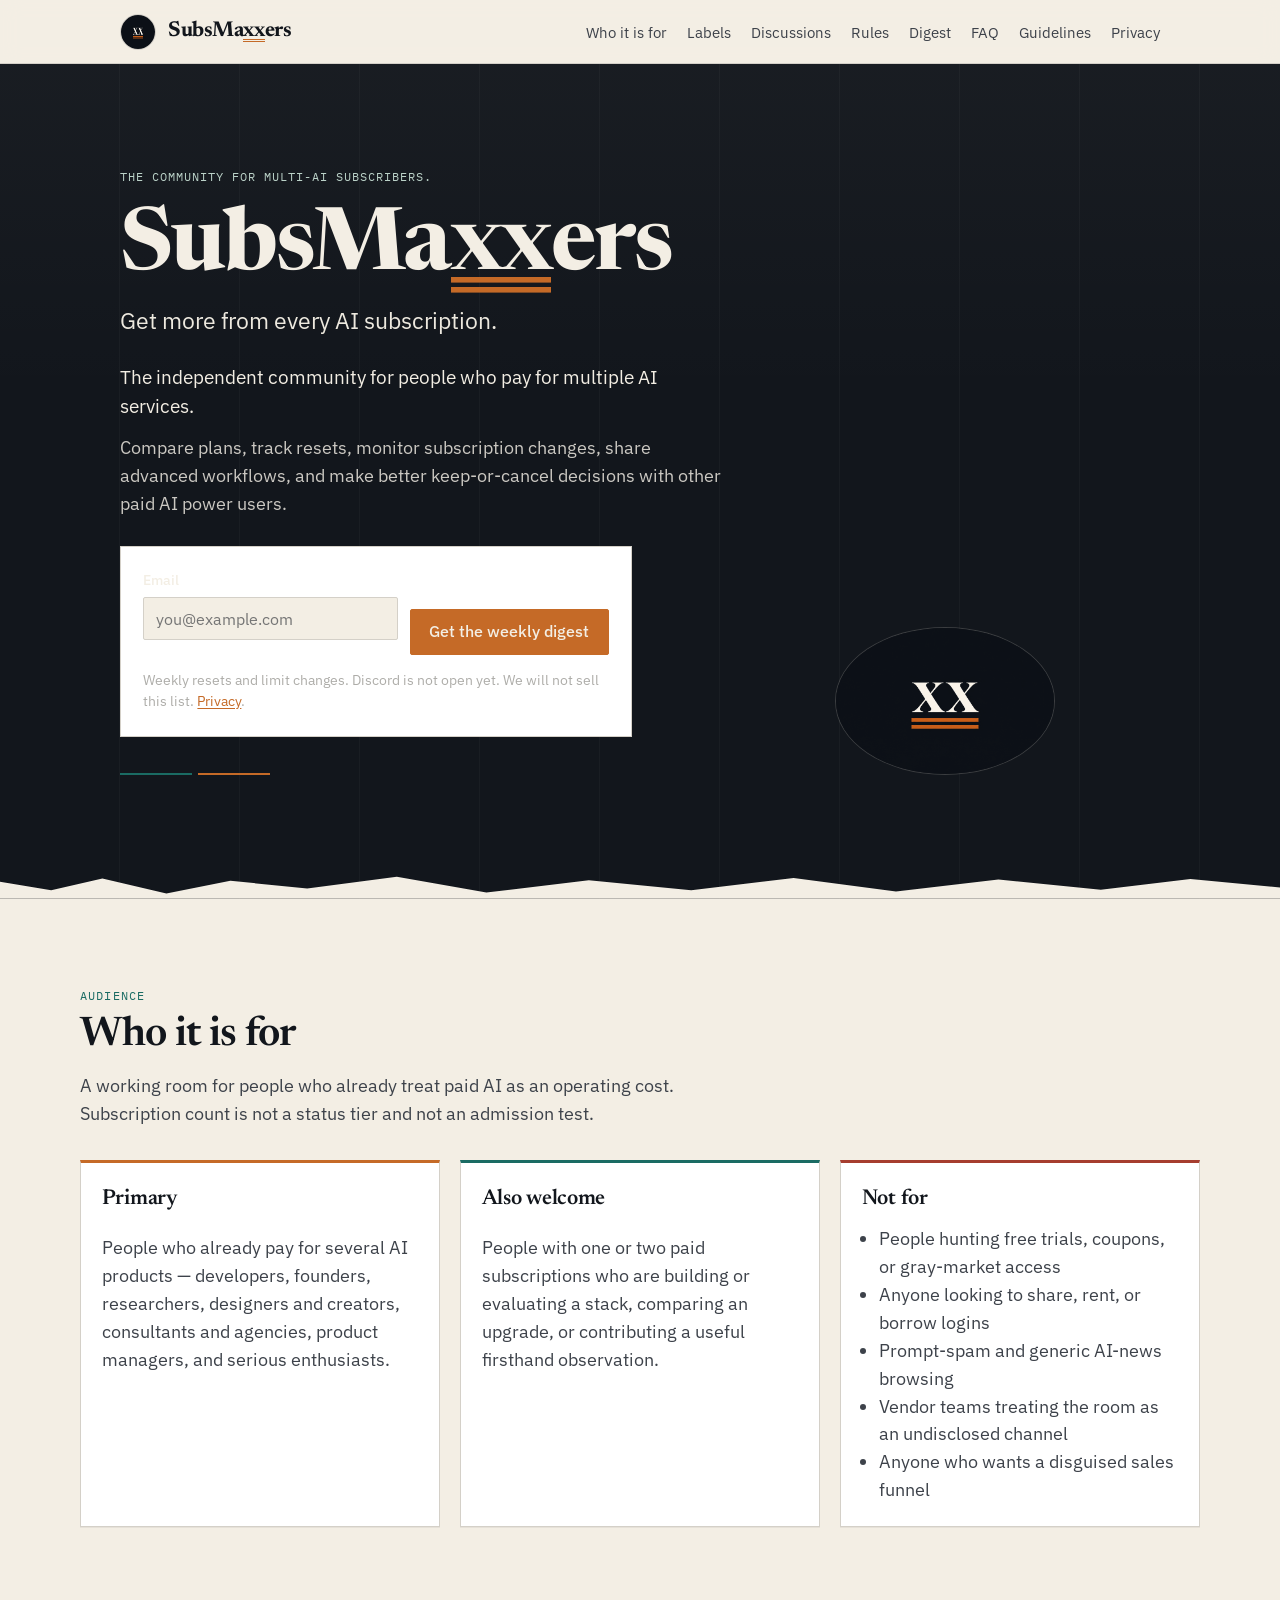
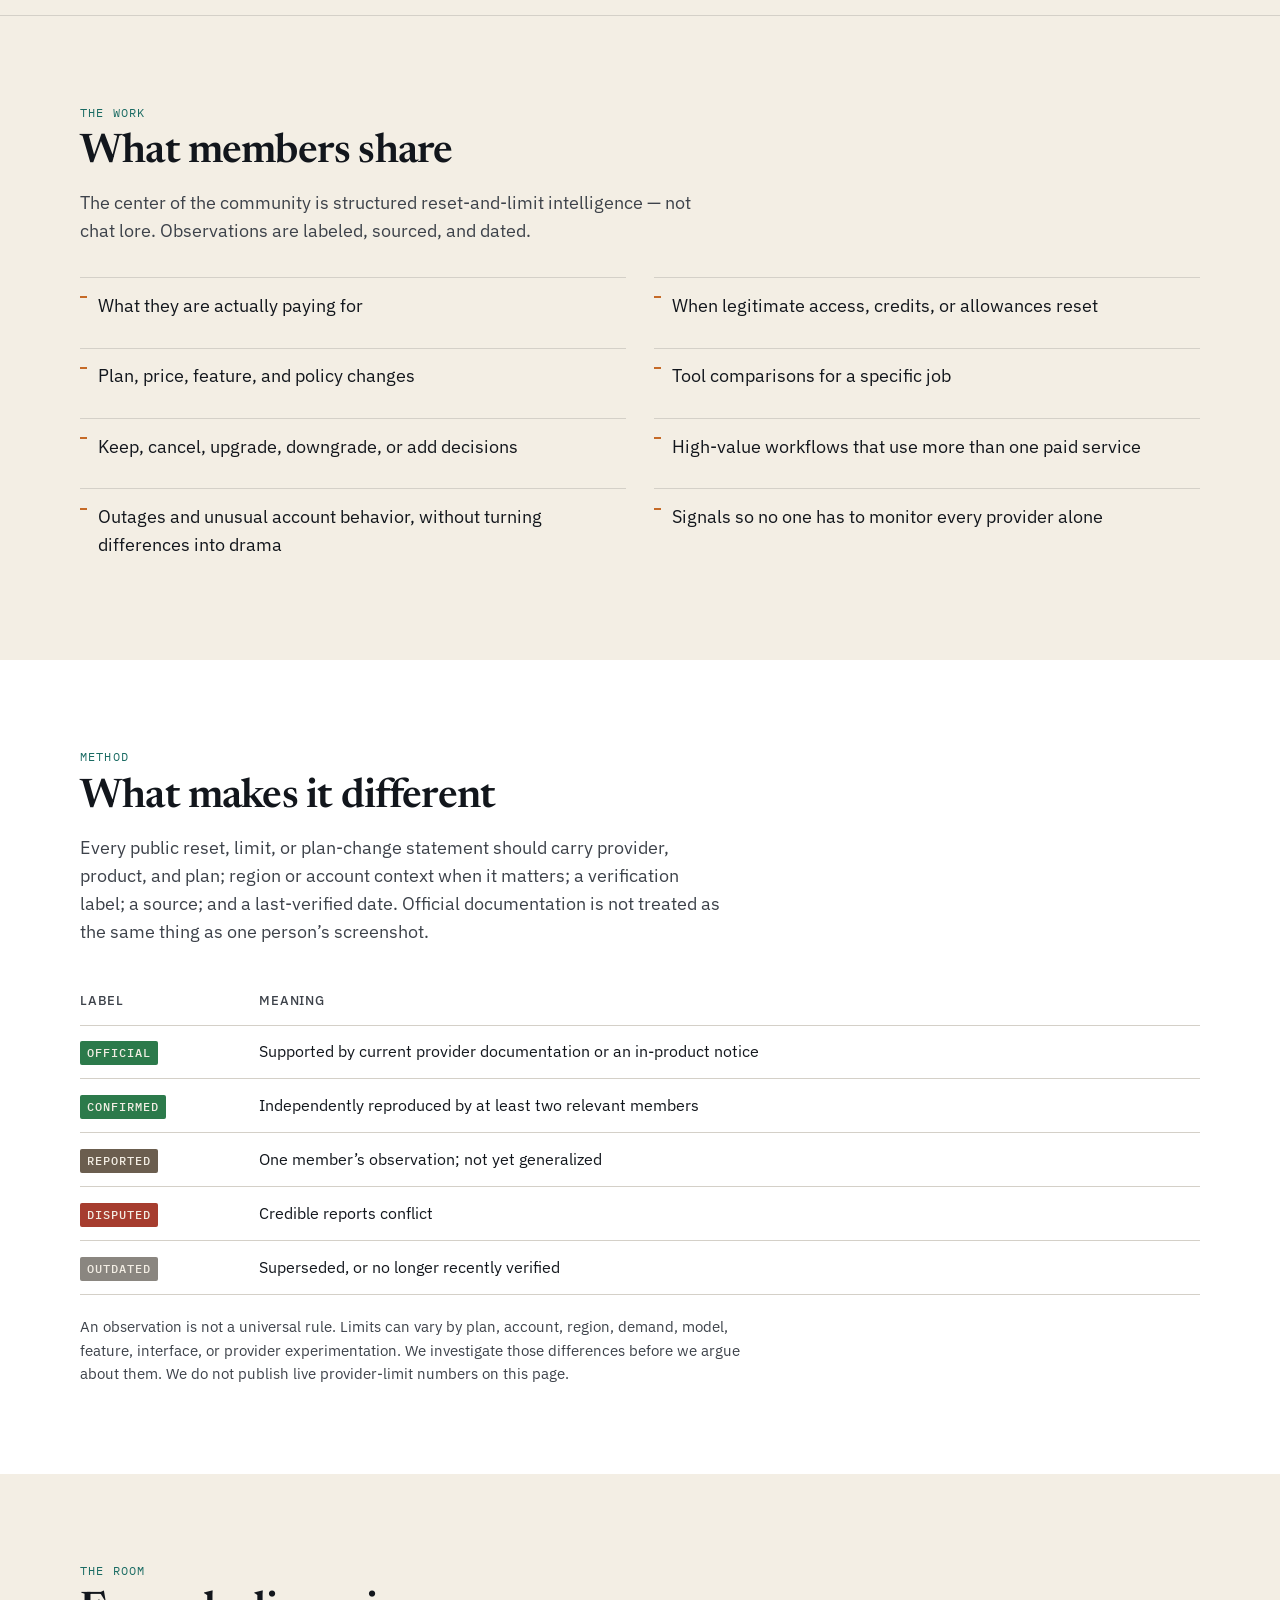
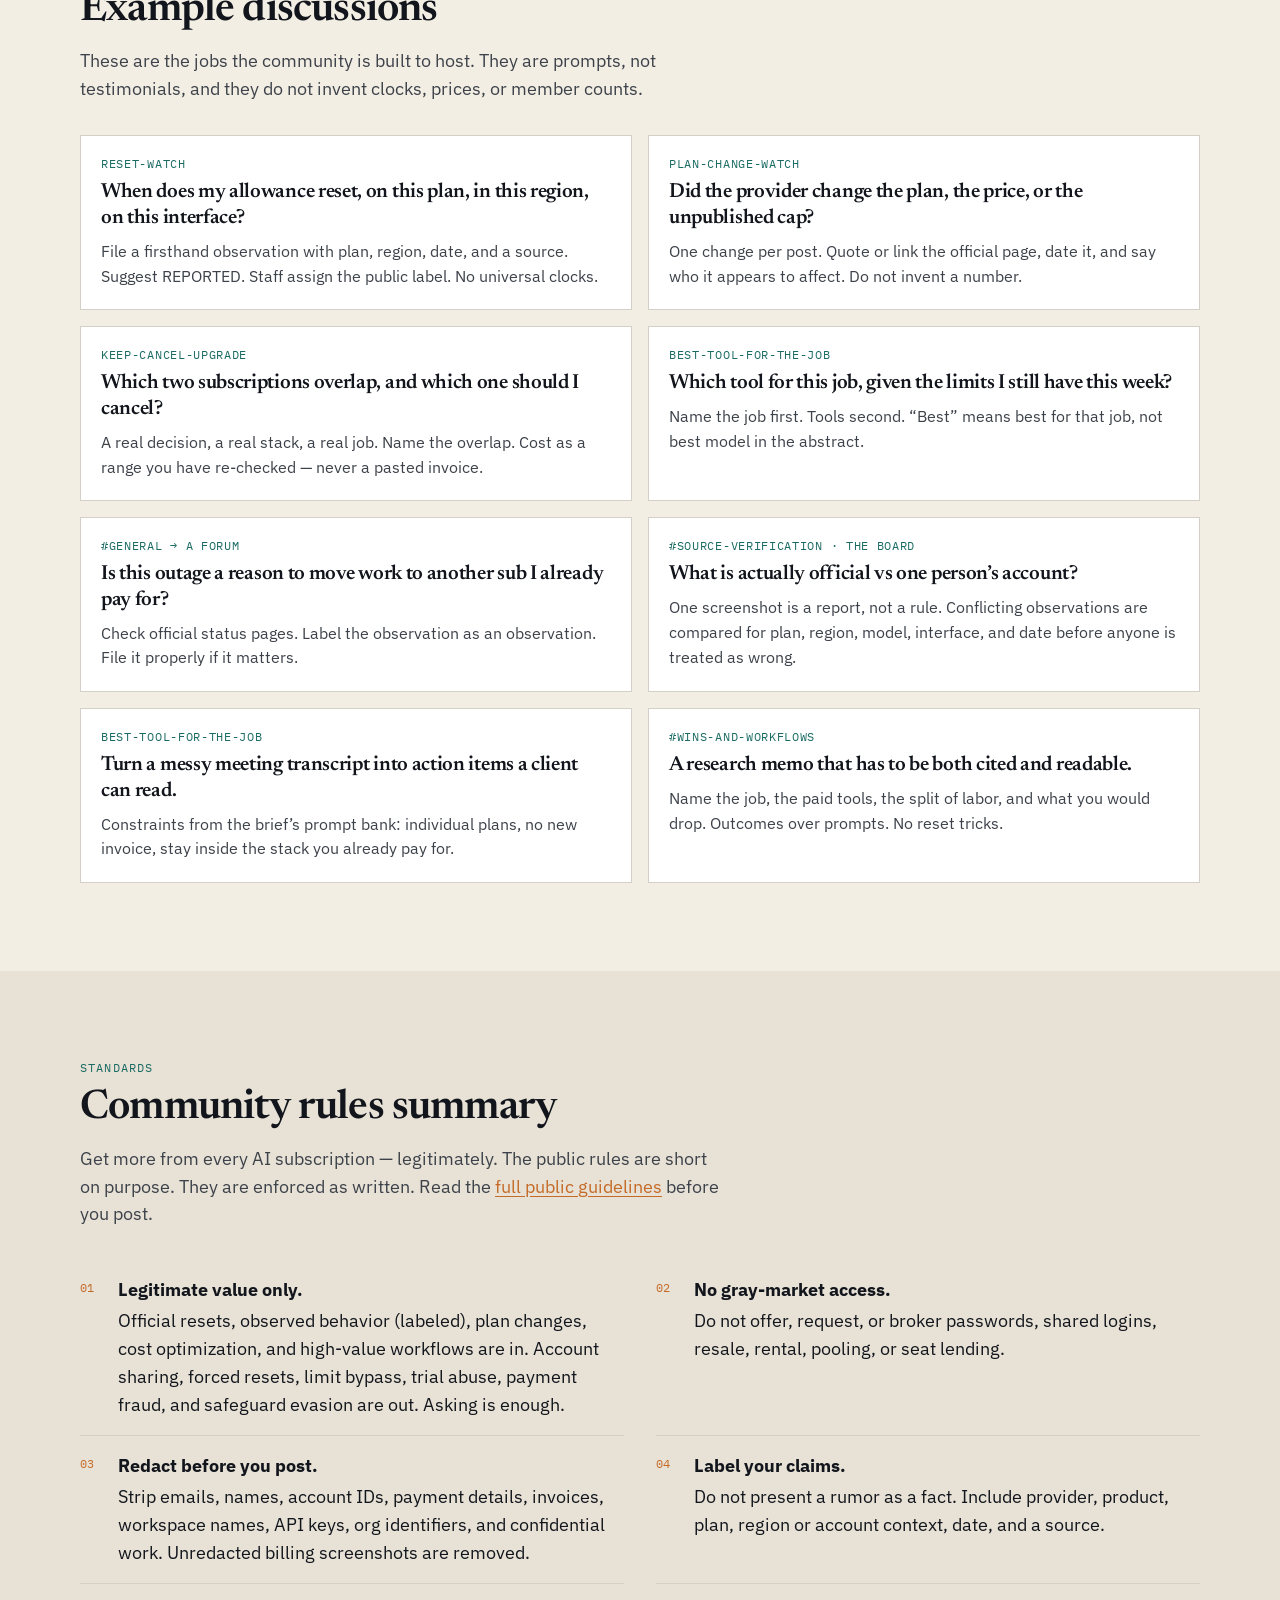
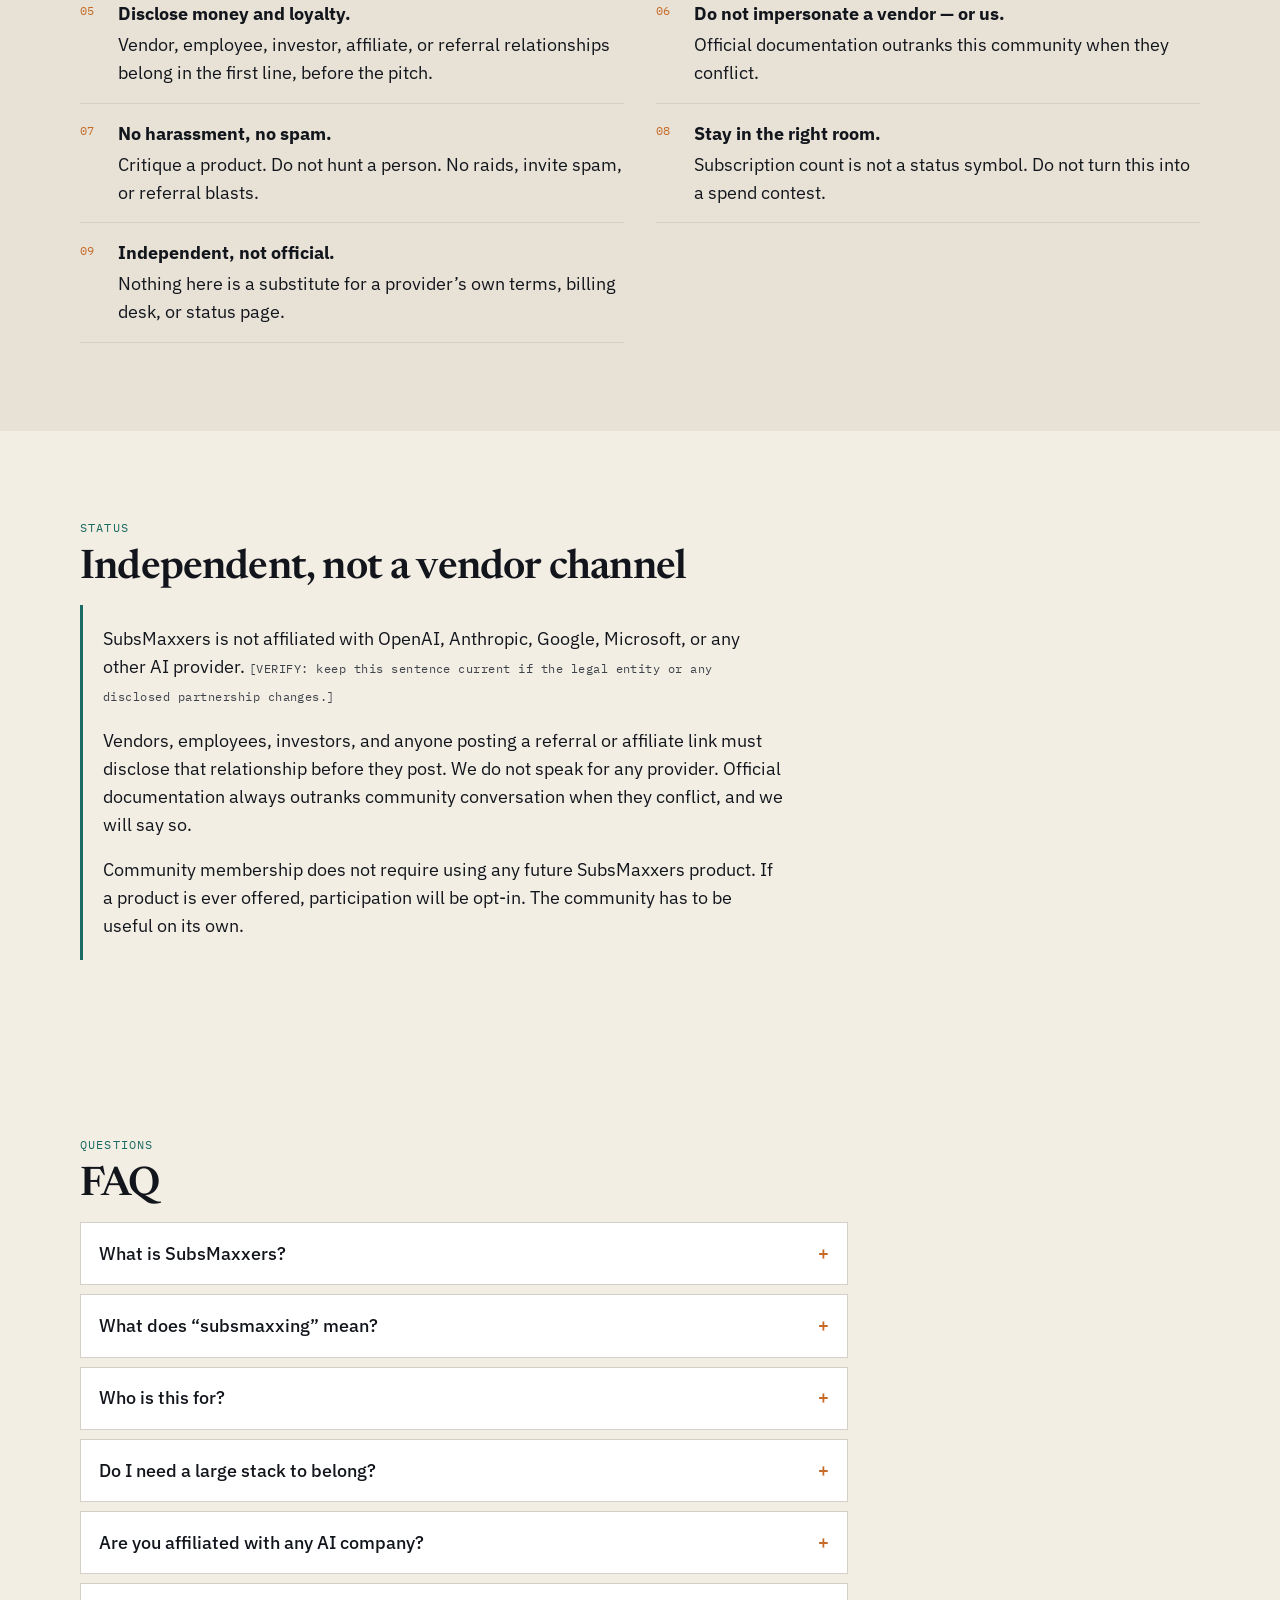
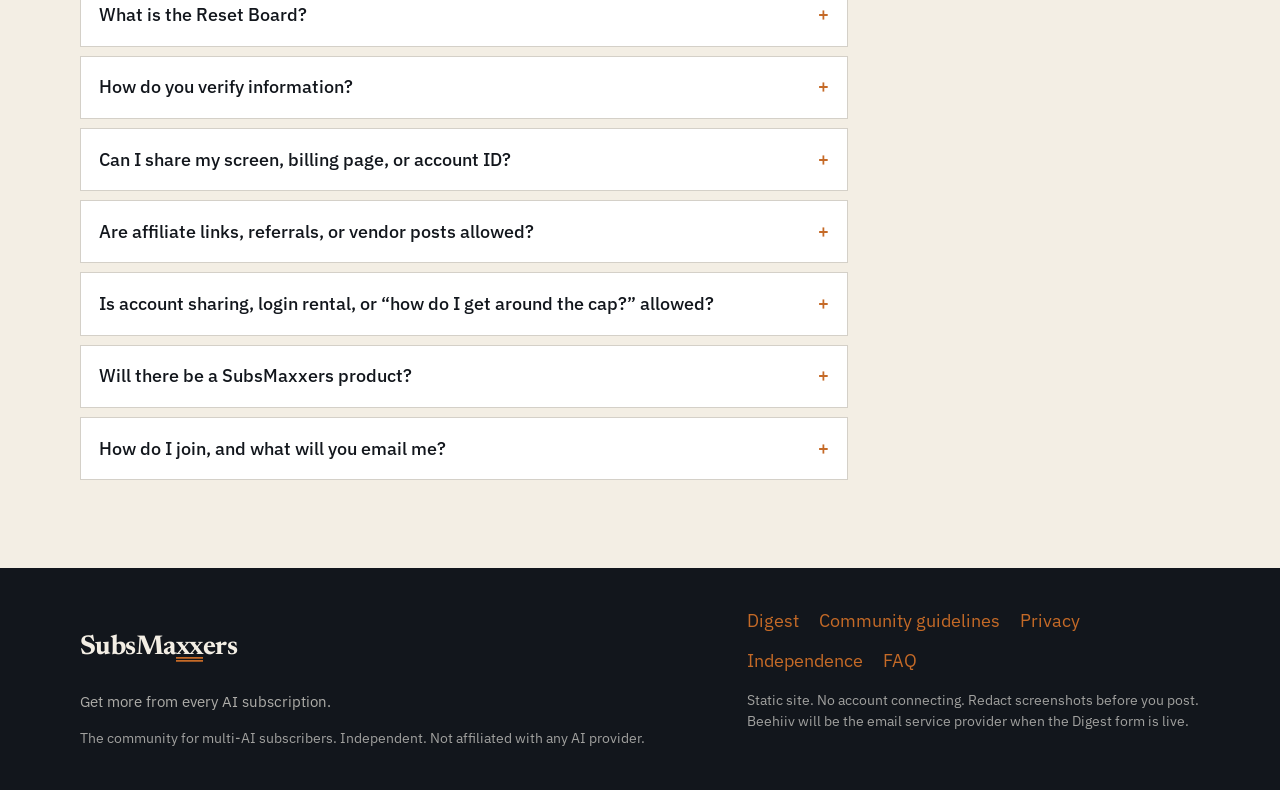
==== index.html @ 594f00cf "Put the digest form on the first screen." ====
<!DOCTYPE html>
<html lang="en">
<head>
  <meta charset="utf-8">
  <meta name="viewport" content="width=device-width, initial-scale=1">
  <title>SubsMaxxers — Get more from every AI subscription.</title>
  <meta name="description" content="Independent community for people who pay for multiple AI services and want more practical value from their subscription stack.">
  <meta name="robots" content="noindex, nofollow">
  <meta name="theme-color" content="#12161C">
  <link rel="icon" href="assets/favicon.svg" type="image/svg+xml">
  <link rel="icon" href="assets/avatar.png" sizes="512x512" type="image/png">
  <link rel="apple-touch-icon" href="assets/avatar.png">
  <meta property="og:title" content="SubsMaxxers — Get more from every AI subscription.">
  <meta property="og:description" content="The independent community for people who pay for multiple AI services.">
  <meta property="og:image" content="assets/social-header.png">
  <meta property="og:type" content="website">
  <meta name="twitter:card" content="summary_large_image">
  <meta name="twitter:image" content="assets/social-header.png">
  <link rel="preconnect" href="https://fonts.googleapis.com">
  <link rel="preconnect" href="https://fonts.gstatic.com" crossorigin>
  <link href="https://fonts.googleapis.com/css2?family=IBM+Plex+Mono:wght@400;500&family=IBM+Plex+Sans:ital,wght@0,400;0,500;0,600;1,400&family=Newsreader:ital,opsz,wght@0,6..72,600;0,6..72,700;1,6..72,600&display=swap" rel="stylesheet">
  <link rel="stylesheet" href="styles.css">
</head>
<body>
  <a class="skip" href="#main">Skip to content</a>

  <header class="site-header">
    <div class="nav-wrap">
      <a class="nav-brand" href="index.html">
        <img src="assets/avatar.png" alt="" width="36" height="36">
        <span class="wordmark">SubsMa<span class="xx">xx</span>ers</span>
      </a>
      <input type="checkbox" id="nav-toggle" class="nav-toggle" hidden>
      <label for="nav-toggle" class="nav-toggle-btn">Menu</label>
      <nav class="site-nav" aria-label="Primary">
        <ul>
          <li><a href="#who">Who it is for</a></li>
          <li><a href="#different">Labels</a></li>
          <li><a href="#discussions">Discussions</a></li>
          <li><a href="#rules">Rules</a></li>
          <li><a href="#digest">Digest</a></li>
          <li><a href="#faq">FAQ</a></li>
          <li><a href="guidelines.html">Guidelines</a></li>
          <li><a href="privacy.html">Privacy</a></li>
        </ul>
      </nav>
    </div>
  </header>

  <section class="hero" aria-labelledby="hero-title">
    <div class="hero-inner">
      <div>
        <p class="kicker">The community for multi-AI subscribers.</p>
        <h1 id="hero-title" class="wordmark">SubsMa<span class="xx">xx</span>ers</h1>
        <p class="tagline">Get more from every AI subscription.</p>
        <p class="lede">The independent community for people who pay for multiple AI services.</p>
        <p class="value">Compare plans, track resets, monitor subscription changes, share advanced workflows, and make better keep-or-cancel decisions with other paid AI power users.</p>
        <div class="hero-signup" id="digest">
          <form class="digest-form digest-form-hero" action="mailto:hello@subsmaxxers.com" method="get" enctype="text/plain">
            <input type="hidden" name="subject" value="Reset and Limits Digest — subscribe">
            <div class="hero-signup-row">
              <div class="field">
                <label for="digest-email">Email</label>
                <input id="digest-email" name="body" type="email" autocomplete="email" required placeholder="you@example.com">
              </div>
              <button class="btn btn-primary" type="submit">Get the weekly digest</button>
            </div>
            <p class="privacy-line">Weekly resets and limit changes. Discord is not open yet. We will not sell this list. <a href="privacy.html">Privacy</a>.</p>
          </form>
        </div>
        <div class="hero-rule" aria-hidden="true"><span></span><span></span></div>
      </div>
      <aside class="hero-aside">
        <img src="assets/avatar.png" alt="SubsMaxxers mark: a serif double-x over a copper double bar." width="220" height="220">
      </aside>
    </div>
    <div class="hero-cut" aria-hidden="true"></div>
  </section>

  <main id="main">
    <section class="section" id="who" aria-labelledby="who-title">
      <div class="section-inner">
        <p class="eyebrow">Audience</p>
        <h2 id="who-title">Who it is for</h2>
        <p class="deck">A working room for people who already treat paid AI as an operating cost. Subscription count is not a status tier and not an admission test.</p>
        <div class="split">
          <article class="card primary">
            <h3>Primary</h3>
            <p>People who already pay for several AI products — developers, founders, researchers, designers and creators, consultants and agencies, product managers, and serious enthusiasts.</p>
          </article>
          <article class="card also">
            <h3>Also welcome</h3>
            <p>People with one or two paid subscriptions who are building or evaluating a stack, comparing an upgrade, or contributing a useful firsthand observation.</p>
          </article>
          <article class="card not-for">
            <h3>Not for</h3>
            <ul>
              <li>People hunting free trials, coupons, or gray-market access</li>
              <li>Anyone looking to share, rent, or borrow logins</li>
              <li>Prompt-spam and generic AI-news browsing</li>
              <li>Vendor teams treating the room as an undisclosed channel</li>
              <li>Anyone who wants a disguised sales funnel</li>
            </ul>
          </article>
        </div>
      </div>
    </section>

    <hr class="hairline">

    <section class="section" id="share" aria-labelledby="share-title">
      <div class="section-inner">
        <p class="eyebrow">The work</p>
        <h2 id="share-title">What members share</h2>
        <p class="deck">The center of the community is structured reset-and-limit intelligence — not chat lore. Observations are labeled, sourced, and dated.</p>
        <ul class="share-list">
          <li>What they are actually paying for</li>
          <li>When legitimate access, credits, or allowances reset</li>
          <li>Plan, price, feature, and policy changes</li>
          <li>Tool comparisons for a specific job</li>
          <li>Keep, cancel, upgrade, downgrade, or add decisions</li>
          <li>High-value workflows that use more than one paid service</li>
          <li>Outages and unusual account behavior, without turning differences into drama</li>
          <li>Signals so no one has to monitor every provider alone</li>
        </ul>
      </div>
    </section>

    <section class="section band" id="different" aria-labelledby="different-title">
      <div class="section-inner">
        <p class="eyebrow">Method</p>
        <h2 id="different-title">What makes it different</h2>
        <p class="deck">Every public reset, limit, or plan-change statement should carry provider, product, and plan; region or account context when it matters; a verification label; a source; and a last-verified date. Official documentation is not treated as the same thing as one person’s screenshot.</p>
        <table class="label-table">
          <thead>
            <tr><th>Label</th><th>Meaning</th></tr>
          </thead>
          <tbody>
            <tr>
              <td><span class="chip chip-official">Official</span></td>
              <td>Supported by current provider documentation or an in-product notice</td>
            </tr>
            <tr>
              <td><span class="chip chip-confirmed">Confirmed</span></td>
              <td>Independently reproduced by at least two relevant members</td>
            </tr>
            <tr>
              <td><span class="chip chip-reported">Reported</span></td>
              <td>One member’s observation; not yet generalized</td>
            </tr>
            <tr>
              <td><span class="chip chip-disputed">Disputed</span></td>
              <td>Credible reports conflict</td>
            </tr>
            <tr>
              <td><span class="chip chip-outdated">Outdated</span></td>
              <td>Superseded, or no longer recently verified</td>
            </tr>
          </tbody>
        </table>
        <p class="note">An observation is not a universal rule. Limits can vary by plan, account, region, demand, model, feature, interface, or provider experimentation. We investigate those differences before we argue about them. We do not publish live provider-limit numbers on this page.</p>
      </div>
    </section>

    <section class="section" id="discussions" aria-labelledby="discussions-title">
      <div class="section-inner">
        <p class="eyebrow">The room</p>
        <h2 id="discussions-title">Example discussions</h2>
        <p class="deck">These are the jobs the community is built to host. They are prompts, not testimonials, and they do not invent clocks, prices, or member counts.</p>
        <div class="prompts">
          <article class="prompt">
            <p class="where">reset-watch</p>
            <h3>When does my allowance reset, on this plan, in this region, on this interface?</h3>
            <p>File a firsthand observation with plan, region, date, and a source. Suggest REPORTED. Staff assign the public label. No universal clocks.</p>
          </article>
          <article class="prompt">
            <p class="where">plan-change-watch</p>
            <h3>Did the provider change the plan, the price, or the unpublished cap?</h3>
            <p>One change per post. Quote or link the official page, date it, and say who it appears to affect. Do not invent a number.</p>
          </article>
          <article class="prompt">
            <p class="where">keep-cancel-upgrade</p>
            <h3>Which two subscriptions overlap, and which one should I cancel?</h3>
            <p>A real decision, a real stack, a real job. Name the overlap. Cost as a range you have re-checked — never a pasted invoice.</p>
          </article>
          <article class="prompt">
            <p class="where">best-tool-for-the-job</p>
            <h3>Which tool for this job, given the limits I still have this week?</h3>
            <p>Name the job first. Tools second. “Best” means best for that job, not best model in the abstract.</p>
          </article>
          <article class="prompt">
            <p class="where">#general → a forum</p>
            <h3>Is this outage a reason to move work to another sub I already pay for?</h3>
            <p>Check official status pages. Label the observation as an observation. File it properly if it matters.</p>
          </article>
          <article class="prompt">
            <p class="where">#source-verification · the board</p>
            <h3>What is actually official vs one person’s account?</h3>
            <p>One screenshot is a report, not a rule. Conflicting observations are compared for plan, region, model, interface, and date before anyone is treated as wrong.</p>
          </article>
          <article class="prompt">
            <p class="where">best-tool-for-the-job</p>
            <h3>Turn a messy meeting transcript into action items a client can read.</h3>
            <p>Constraints from the brief’s prompt bank: individual plans, no new invoice, stay inside the stack you already pay for.</p>
          </article>
          <article class="prompt">
            <p class="where">#wins-and-workflows</p>
            <h3>A research memo that has to be both cited and readable.</h3>
            <p>Name the job, the paid tools, the split of labor, and what you would drop. Outcomes over prompts. No reset tricks.</p>
          </article>
        </div>
      </div>
    </section>

    <section class="section band-dim" id="rules" aria-labelledby="rules-title">
      <div class="section-inner">
        <p class="eyebrow">Standards</p>
        <h2 id="rules-title">Community rules summary</h2>
        <p class="deck">Get more from every AI subscription — legitimately. The public rules are short on purpose. They are enforced as written. Read the <a href="guidelines.html">full public guidelines</a> before you post.</p>
        <ol class="rules-ol">
          <li><strong>Legitimate value only.</strong> Official resets, observed behavior (labeled), plan changes, cost optimization, and high-value workflows are in. Account sharing, forced resets, limit bypass, trial abuse, payment fraud, and safeguard evasion are out. Asking is enough.</li>
          <li><strong>No gray-market access.</strong> Do not offer, request, or broker passwords, shared logins, resale, rental, pooling, or seat lending.</li>
          <li><strong>Redact before you post.</strong> Strip emails, names, account IDs, payment details, invoices, workspace names, API keys, org identifiers, and confidential work. Unredacted billing screenshots are removed.</li>
          <li><strong>Label your claims.</strong> Do not present a rumor as a fact. Include provider, product, plan, region or account context, date, and a source.</li>
          <li><strong>Disclose money and loyalty.</strong> Vendor, employee, investor, affiliate, or referral relationships belong in the first line, before the pitch.</li>
          <li><strong>Do not impersonate a vendor — or us.</strong> Official documentation outranks this community when they conflict.</li>
          <li><strong>No harassment, no spam.</strong> Critique a product. Do not hunt a person. No raids, invite spam, or referral blasts.</li>
          <li><strong>Stay in the right room.</strong> Subscription count is not a status symbol. Do not turn this into a spend contest.</li>
          <li><strong>Independent, not official.</strong> Nothing here is a substitute for a provider’s own terms, billing desk, or status page.</li>
        </ol>
      </div>
    </section>

    <section class="section" id="independence" aria-labelledby="independence-title">
      <div class="section-inner">
        <p class="eyebrow">Status</p>
        <h2 id="independence-title">Independent, not a vendor channel</h2>
        <div class="independence">
          <p>SubsMaxxers is not affiliated with OpenAI, Anthropic, Google, Microsoft, or any other AI provider. <span class="updated">[VERIFY: keep this sentence current if the legal entity or any disclosed partnership changes.]</span></p>
          <p>Vendors, employees, investors, and anyone posting a referral or affiliate link must disclose that relationship before they post. We do not speak for any provider. Official documentation always outranks community conversation when they conflict, and we will say so.</p>
          <p>Community membership does not require using any future SubsMaxxers product. If a product is ever offered, participation will be opt-in. The community has to be useful on its own.</p>
        </div>
      </div>
    </section>

    <section class="section" id="faq" aria-labelledby="faq-title">
      <div class="section-inner">
        <p class="eyebrow">Questions</p>
        <h2 id="faq-title">FAQ</h2>
        <div class="faq">
          <details>
            <summary>What is SubsMaxxers?</summary>
            <p>An independent community for people who pay for multiple AI services and want more practical value from their subscription stack. Primary home is Discord, with an owned email digest and a public Reset Board. We are not a news site, a prompt gallery, or a deal club.</p>
          </details>
          <details>
            <summary>What does “subsmaxxing” mean?</summary>
            <p>Intentionally maximizing the legitimate value, utility, and outcomes produced by one’s paid AI subscriptions. It does not mean consuming wastefully, forcing resets, sharing accounts, bypassing limits, exploiting trials, evading safeguards, or violating provider terms. Subsmaxxing is getting more legitimate work out of the AI subscriptions you already pay for — not getting around them.</p>
          </details>
          <details>
            <summary>Who is this for?</summary>
            <p>People who already pay for several AI products — developers, founders, researchers, designers and creators, consultants and agencies, product managers, and serious enthusiasts. People with one or two paid subscriptions are welcome when they are building or evaluating a stack, or contributing a useful firsthand observation.</p>
          </details>
          <details>
            <summary>Do I need a large stack to belong?</summary>
            <p>No. Subscription count is not a status tier and not an admission test. Depth of use beats a long invoice.</p>
          </details>
          <details>
            <summary>Are you affiliated with any AI company?</summary>
            <p>No. SubsMaxxers is independent of AI vendors. We do not speak for any provider. Official documentation always outranks community conversation when they conflict, and we will say so. <span class="updated">[VERIFY: restate if any disclosed commercial relationship is later approved.]</span></p>
          </details>
          <details>
            <summary>What is the Reset Board?</summary>
            <p>A structured, external reference for reset and limit intelligence. Chat is where discussion happens. The Reset Board is where dated, labeled, sourced observations live so they can be updated instead of buried. Host and public URL: <span class="updated">[VERIFY]</span>.</p>
          </details>
          <details>
            <summary>How do you verify information?</summary>
            <p>Reports need provider, product, plan, region or account context, date, and a source. Moderators apply one of five labels: OFFICIAL, CONFIRMED, REPORTED, DISPUTED, OUTDATED. One screenshot is a report, not a rule. Conflicting observations are investigated for plan, region, model, interface, and date differences before anyone is treated as wrong.</p>
          </details>
          <details>
            <summary>Can I share my screen, billing page, or account ID?</summary>
            <p>Only if you redact first. Strip email addresses, names, account IDs, payment details, invoice numbers, private workspace names, API keys, organization identifiers, and confidential prompts or documents. Unredacted billing or account screenshots will be removed. If you expose a credential, tell a moderator immediately.</p>
          </details>
          <details>
            <summary>Are affiliate links, referrals, or vendor posts allowed?</summary>
            <p>Not as drive-by promotion. Disclose any vendor, employee, investor, affiliate, or referral relationship before you post. Use the designated process in the rules. Undisclosed commercial posts are removed. The community is not a sales funnel.</p>
          </details>
          <details>
            <summary>Is account sharing, login rental, or “how do I get around the cap?” allowed?</summary>
            <p>No. Credential sharing, shared logins, resale or rental, access requests, limit-bypass techniques, trial abuse, payment fraud, and safeguard evasion are prohibited. Asking for those things is enough to be removed.</p>
          </details>
          <details>
            <summary>Will there be a SubsMaxxers product?</summary>
            <p>Possibly, later. The community has to be useful on its own. Membership will never require a product. Research participation is opt-in. Private messages are not research data. Moderators are not sales staff.</p>
          </details>
          <details>
            <summary>How do I join, and what will you email me?</summary>
            <p>The Discord community is not open yet. If you want the weekly Reset and Limits Digest, use the form on this page. Defaults are quiet. You choose extra alerts. We will not sell the list.</p>
          </details>
        </div>
      </div>
    </section>
  </main>

  <footer class="site-footer">
    <div class="footer-inner">
      <div>
        <p class="wordmark">SubsMa<span class="xx">xx</span>ers</p>
        <p class="tagline">Get more from every AI subscription.</p>
        <p class="fine">The community for multi-AI subscribers. Independent. Not affiliated with any AI provider.</p>
      </div>
      <div>
        <nav class="footer-nav" aria-label="Footer">
          <a href="#digest">Digest</a>
          <a href="guidelines.html">Community guidelines</a>
          <a href="privacy.html">Privacy</a>
          <a href="#independence">Independence</a>
          <a href="#faq">FAQ</a>
        </nav>
        <p class="fine">Static site. No account connecting. Redact screenshots before you post. Beehiiv will be the email service provider when the Digest form is live.</p>
      </div>
    </div>
  </footer>
</body>
</html>
---- styles.css ----
/* SubsMaxxers landing — editorial, technical, not cold.
   Palette and type from brand/02_Positioning_and_Brand.md.
   Do not add neon, robots, neural nets, or vendor marks. */

:root {
  --ink: #12161C;
  --bone: #F3EEE4;
  --copper: #C56A27;
  --teal: #1A6B63;
  --graphite: #3D424A;
  --white: #FFFFFF;
  --mist: #D4D0C8;
  --signal: #E3B23C;
  --confirmed: #2C7A4B;
  --disputed: #A63D2F;
  --reported: #6B5E4F;
  --outdated: #8A8680;
  --ink-80: #2A3038;
  --bone-dim: #E7E1D6;
  --teal-bright: #2A8A80;
  --copper-ink: #8F4A1A;

  --font-display: "Newsreader", "Source Serif 4", "Iowan Old Style", Georgia, serif;
  --font-sans: "IBM Plex Sans", "Source Sans 3", "Segoe UI", sans-serif;
  --font-mono: "IBM Plex Mono", "Geist Mono", ui-monospace, monospace;

  --measure: 40rem;
  --wide: 70rem;
  --gutter: clamp(1.25rem, 4vw, 2.5rem);
  --radius: 2px;
  --shadow: 0 1px 0 rgba(18, 22, 28, 0.06);
}

*,
*::before,
*::after { box-sizing: border-box; }

html {
  scroll-behavior: smooth;
  -webkit-text-size-adjust: 100%;
}

@media (prefers-reduced-motion: reduce) {
  html { scroll-behavior: auto; }
  *, *::before, *::after {
    animation-duration: 0.01ms !important;
    animation-iteration-count: 1 !important;
    transition-duration: 0.01ms !important;
  }
}

body {
  margin: 0;
  color: var(--ink);
  background: var(--bone);
  font-family: var(--font-sans);
  font-size: 1.125rem;
  line-height: 1.55;
  font-weight: 400;
  text-rendering: optimizeLegibility;
}

img { max-width: 100%; height: auto; display: block; }
a { color: var(--copper); text-underline-offset: 0.16em; }
a:hover { color: var(--copper-ink); }
a:visited { color: var(--teal); }
a:focus-visible,
button:focus-visible,
input:focus-visible,
summary:focus-visible {
  outline: 2px solid var(--copper);
  outline-offset: 3px;
}

.skip {
  position: absolute;
  left: var(--gutter);
  top: -4rem;
  z-index: 20;
  background: var(--copper);
  color: var(--bone);
  padding: 0.4rem 0.75rem;
  text-decoration: none;
}
.skip:focus { top: 0.75rem; }

/* Wordmark lockup */
.wordmark {
  font-family: var(--font-display);
  font-weight: 700;
  letter-spacing: -0.02em;
  line-height: 1.05;
}
.wordmark .xx {
  position: relative;
  display: inline-block;
}
.wordmark .xx::after {
  content: "";
  position: absolute;
  left: 0;
  right: 0;
  bottom: 0.02em;
  height: 0.18em;
  background:
    linear-gradient(var(--copper), var(--copper)) 0 0 / 100% 35% no-repeat,
    linear-gradient(var(--copper), var(--copper)) 0 100% / 100% 35% no-repeat;
  pointer-events: none;
}

.lockup {
  display: flex;
  flex-direction: column;
  gap: 0.45rem;
  text-decoration: none;
  color: inherit;
}
.lockup:visited { color: inherit; }
.lockup .tagline {
  font-family: var(--font-sans);
  font-weight: 400;
  color: var(--graphite);
  letter-spacing: 0;
}

/* Site header */
.site-header {
  position: sticky;
  top: 0;
  z-index: 10;
  background: color-mix(in srgb, var(--bone) 92%, transparent);
  backdrop-filter: blur(10px);
  border-bottom: 1px solid var(--mist);
}
.hero + .site-header,
body.inner .site-header { /* nav sits above hero on home via structure */ }

.nav-wrap {
  max-width: var(--wide);
  margin: 0 auto;
  padding: 0.85rem var(--gutter);
  display: flex;
  align-items: center;
  justify-content: space-between;
  gap: 1rem;
}
.nav-brand {
  display: flex;
  align-items: center;
  gap: 0.75rem;
  text-decoration: none;
  color: var(--ink);
}
.nav-brand:visited { color: var(--ink); }
.nav-brand img {
  width: 36px;
  height: 36px;
  border-radius: 50%;
  border: 1px solid var(--mist);
}
.nav-brand .wordmark { font-size: 1.35rem; }
.nav-brand .wordmark .xx::after { height: 0.16em; }

.nav-toggle {
  display: none;
}
.nav-toggle-btn {
  display: none;
  background: none;
  border: 1px solid var(--mist);
  color: var(--ink);
  font-family: var(--font-sans);
  font-size: 0.8rem;
  letter-spacing: 0.06em;
  text-transform: uppercase;
  padding: 0.4rem 0.65rem;
  cursor: pointer;
}
.site-nav ul {
  display: flex;
  flex-wrap: wrap;
  gap: 0.35rem 1.25rem;
  list-style: none;
  margin: 0;
  padding: 0;
}
.site-nav a {
  color: var(--graphite);
  text-decoration: none;
  font-size: 0.95rem;
}
.site-nav a:hover,
.site-nav a[aria-current="page"] { color: var(--ink); }
.site-nav a:visited { color: var(--graphite); }

@media (max-width: 720px) {
  .nav-toggle-btn { display: inline-block; }
  .site-nav {
    display: none;
    position: absolute;
    left: 0;
    right: 0;
    top: 100%;
    background: var(--bone);
    border-bottom: 1px solid var(--mist);
    padding: 0.75rem var(--gutter) 1.1rem;
  }
  .site-nav ul { flex-direction: column; }
  .nav-toggle:checked ~ .site-nav { display: block; }
}

/* Dark hero */
.hero {
  background: var(--ink);
  color: var(--bone);
  position: relative;
  overflow: hidden;
}
.hero::before {
  content: "";
  position: absolute;
  inset: 0;
  background:
    linear-gradient(180deg, rgba(243, 238, 228, 0.03), transparent 40%),
    repeating-linear-gradient(
      90deg,
      transparent,
      transparent 119px,
      rgba(243, 238, 228, 0.03) 119px,
      rgba(243, 238, 228, 0.03) 120px
    );
  pointer-events: none;
}
.hero-inner {
  position: relative;
  max-width: var(--wide);
  margin: 0 auto;
  padding: clamp(3rem, 8vw, 6.5rem) var(--gutter) clamp(3.5rem, 8vw, 6rem);
  display: grid;
  grid-template-columns: minmax(0, 1.4fr) minmax(0, 0.7fr);
  gap: clamp(2rem, 5vw, 4rem);
  align-items: end;
}
@media (max-width: 800px) {
  .hero-inner { grid-template-columns: 1fr; }
  .hero-aside { order: -1; max-width: 8rem; }
}
.hero .kicker {
  font-family: var(--font-mono);
  font-size: 0.78rem;
  letter-spacing: 0.08em;
  text-transform: uppercase;
  color: color-mix(in srgb, var(--bone) 72%, var(--teal-bright));
  margin: 0 0 1.1rem;
}
.hero .wordmark {
  font-size: clamp(2.8rem, 8vw, 5.4rem);
  color: var(--bone);
  margin: 0 0 0.55rem;
}
.hero .tagline {
  font-size: clamp(1.15rem, 2.2vw, 1.45rem);
  color: color-mix(in srgb, var(--bone) 82%, var(--mist));
  margin: 0 0 1.5rem;
  max-width: 28rem;
}
.hero .lede {
  font-size: 1.2rem;
  line-height: 1.5;
  max-width: 36rem;
  margin: 0 0 0.85rem;
}
.hero .value {
  color: color-mix(in srgb, var(--bone) 78%, var(--graphite));
  max-width: 38rem;
  margin: 0 0 1.75rem;
}
.hero a { color: var(--copper); }
.hero a:visited { color: var(--copper); }
.hero-aside img {
  width: min(220px, 40vw);
  height: auto;
  border-radius: 50%;
  border: 1px solid color-mix(in srgb, var(--bone) 18%, transparent);
}
.hero-rule {
  display: flex;
  gap: 0.4rem;
  margin-top: 2.25rem;
}
.hero-rule span {
  display: block;
  height: 2px;
  width: 4.5rem;
}
.hero-rule span:first-child { background: var(--teal); }
.hero-rule span:last-child { background: var(--copper); }

.hero-cut {
  height: 28px;
  background: var(--bone);
  clip-path: polygon(
    0 40%, 4% 70%, 8% 28%, 13% 82%, 18% 36%, 24% 64%,
    31% 22%, 38% 78%, 46% 34%, 54% 70%, 62% 26%,
    70% 74%, 78% 32%, 86% 68%, 93% 30%, 100% 60%,
    100% 100%, 0 100%
  );
}

/* Buttons */
.cta-row {
  display: flex;
  flex-wrap: wrap;
  gap: 0.75rem 1rem;
  align-items: center;
}
.btn {
  display: inline-block;
  font-family: var(--font-sans);
  font-size: 1rem;
  font-weight: 500;
  line-height: 1.2;
  text-decoration: none;
  padding: 0.78rem 1.15rem;
  border-radius: var(--radius);
  border: 1px solid transparent;
  cursor: pointer;
}
.btn:visited { color: inherit; }
.btn-primary {
  background: var(--copper);
  color: var(--bone);
  border-color: var(--copper);
}
.btn-primary:hover {
  background: var(--copper-ink);
  color: var(--bone);
  border-color: var(--copper-ink);
}
.btn-primary:visited { color: var(--bone); }
.btn-secondary {
  background: transparent;
  color: var(--bone);
  border-color: color-mix(in srgb, var(--bone) 45%, transparent);
}
.btn-secondary:hover {
  border-color: var(--bone);
  color: var(--bone);
}
.btn-secondary:visited { color: var(--bone); }
.btn-on-light.btn-secondary {
  color: var(--ink);
  border-color: var(--mist);
}
.btn-on-light.btn-secondary:hover,
.btn-on-light.btn-secondary:visited { color: var(--ink); }
.btn-on-light.btn-primary:visited { color: var(--bone); }
#digest { scroll-margin-top: 5.5rem; }
.hero-signup { margin: 0 0 0.25rem; max-width: 32rem; }
.hero-signup-row {
  display: flex;
  flex-wrap: wrap;
  gap: 0.75rem;
  align-items: flex-end;
}
.hero-signup-row .field { flex: 1 1 14rem; margin: 0; }
.hero-signup-row .btn { flex: 0 0 auto; margin-bottom: 1px; }
.digest-form-hero {
  background: color-mix(in srgb, var(--bone) 10%, transparent);
  border-color: color-mix(in srgb, var(--bone) 22%, transparent);
  padding: 1.1rem 1.15rem 1.15rem;
}
.digest-form-hero label { color: var(--bone); }
.digest-form-hero input[type="email"],
.digest-form-hero input[type="text"] {
  background: var(--bone);
  color: var(--ink);
}
.digest-form-hero .privacy-line {
  color: color-mix(in srgb, var(--bone) 62%, var(--graphite));
}
.digest-form-hero .privacy-line a { color: var(--copper); }
.cta-note {
  font-size: 0.85rem;
  color: color-mix(in srgb, var(--bone) 62%, var(--graphite));
  max-width: 28rem;
  margin: 0.85rem 0 0;
}

/* Layout */
.section {
  padding: clamp(3.25rem, 7vw, 5.5rem) var(--gutter);
}
.section-inner {
  max-width: var(--wide);
  margin: 0 auto;
}
.section h2 {
  font-family: var(--font-display);
  font-weight: 600;
  font-size: clamp(1.85rem, 3.4vw, 2.55rem);
  letter-spacing: -0.02em;
  line-height: 1.15;
  margin: 0 0 0.75rem;
}
.section .deck {
  color: var(--graphite);
  max-width: 40rem;
  margin: 0 0 2rem;
}
.eyebrow {
  font-family: var(--font-mono);
  font-size: 0.72rem;
  letter-spacing: 0.1em;
  text-transform: uppercase;
  color: var(--teal);
  margin: 0 0 0.55rem;
}
.prose { max-width: var(--measure); }
.prose p { margin: 0 0 1rem; }
.prose ul,
.prose ol { padding-left: 1.2rem; }
.prose li { margin: 0 0 0.4rem; }

.band { background: var(--white); }
.band-dim { background: var(--bone-dim); }
.hairline {
  border: 0;
  border-top: 1px solid var(--mist);
  margin: 0;
}

/* Cards / grids */
.split {
  display: grid;
  grid-template-columns: 1fr 1fr 1fr;
  gap: 1.25rem;
}
@media (max-width: 860px) {
  .split { grid-template-columns: 1fr; }
}
.card {
  background: var(--white);
  border: 1px solid var(--mist);
  padding: 1.25rem 1.3rem 1.35rem;
  box-shadow: var(--shadow);
}
.band .card { background: var(--bone); }
.card h3 {
  font-family: var(--font-display);
  font-size: 1.35rem;
  font-weight: 600;
  letter-spacing: -0.015em;
  margin: 0 0 0.55rem;
}
.card p,
.card li { color: var(--graphite); }
.card ul { margin: 0; padding-left: 1.1rem; }
.card.not-for { border-top: 3px solid var(--disputed); }
.card.primary { border-top: 3px solid var(--copper); }
.card.also { border-top: 3px solid var(--teal); }

.share-list {
  display: grid;
  grid-template-columns: 1fr 1fr;
  gap: 0.9rem 1.75rem;
  margin: 0;
  padding: 0;
  list-style: none;
}
@media (max-width: 720px) {
  .share-list { grid-template-columns: 1fr; }
}
.share-list li {
  padding: 0.85rem 0 0.85rem 1.1rem;
  border-top: 1px solid var(--mist);
  position: relative;
}
.share-list li::before {
  content: "";
  position: absolute;
  left: 0;
  top: 1.15rem;
  width: 0.45rem;
  height: 2px;
  background: var(--copper);
}

/* Labels */
.label-table {
  width: 100%;
  border-collapse: collapse;
  font-size: 1rem;
}
.label-table th,
.label-table td {
  text-align: left;
  vertical-align: top;
  padding: 0.85rem 0.75rem 0.85rem 0;
  border-bottom: 1px solid var(--mist);
}
.label-table th {
  font-family: var(--font-sans);
  font-weight: 500;
  color: var(--graphite);
  font-size: 0.8rem;
  letter-spacing: 0.06em;
  text-transform: uppercase;
}
.chip {
  display: inline-block;
  font-family: var(--font-mono);
  font-size: 0.72rem;
  font-weight: 500;
  letter-spacing: 0.08em;
  text-transform: uppercase;
  padding: 0.18rem 0.45rem;
  border-radius: 2px;
  color: var(--bone);
  white-space: nowrap;
}
.chip-official,
.chip-confirmed { background: var(--confirmed); }
.chip-reported { background: var(--reported); }
.chip-disputed { background: var(--disputed); }
.chip-outdated { background: var(--outdated); }

.note {
  font-size: 0.95rem;
  color: var(--graphite);
  max-width: 42rem;
  margin: 1.25rem 0 0;
}

/* Discussions */
.prompts {
  display: grid;
  grid-template-columns: 1fr 1fr;
  gap: 1rem;
}
@media (max-width: 720px) {
  .prompts { grid-template-columns: 1fr; }
}
.prompt {
  background: var(--white);
  border: 1px solid var(--mist);
  padding: 1.2rem 1.25rem 1.3rem;
}
.prompt .where {
  font-family: var(--font-mono);
  font-size: 0.72rem;
  letter-spacing: 0.06em;
  text-transform: uppercase;
  color: var(--teal);
  margin: 0 0 0.45rem;
}
.prompt h3 {
  font-family: var(--font-display);
  font-size: 1.28rem;
  font-weight: 600;
  letter-spacing: -0.015em;
  margin: 0 0 0.45rem;
  line-height: 1.25;
}
.prompt p {
  margin: 0;
  color: var(--graphite);
  font-size: 1rem;
}

/* Rules */
.rules-ol {
  list-style: none;
  margin: 0;
  padding: 0;
  counter-reset: rule;
  display: grid;
  grid-template-columns: 1fr 1fr;
  gap: 0 2rem;
}
@media (max-width: 800px) {
  .rules-ol { grid-template-columns: 1fr; }
}
.rules-ol li {
  counter-increment: rule;
  padding: 1rem 0 1rem 2.4rem;
  border-bottom: 1px solid var(--mist);
  position: relative;
}
.rules-ol li::before {
  content: counter(rule, decimal-leading-zero);
  position: absolute;
  left: 0;
  top: 1.1rem;
  font-family: var(--font-mono);
  font-size: 0.78rem;
  color: var(--copper);
  letter-spacing: 0.04em;
}
.rules-ol strong { display: block; margin-bottom: 0.2rem; }

/* Independence */
.independence {
  border-left: 3px solid var(--teal);
  padding: 0.15rem 0 0.15rem 1.25rem;
  max-width: 44rem;
}

/* Digest form */
.digest-grid {
  display: grid;
  grid-template-columns: minmax(0, 1.1fr) minmax(0, 0.9fr);
  gap: clamp(1.5rem, 4vw, 3rem);
  align-items: start;
}
@media (max-width: 800px) {
  .digest-grid { grid-template-columns: 1fr; }
}
.digest-form {
  background: var(--white);
  border: 1px solid var(--mist);
  padding: 1.4rem 1.4rem 1.5rem;
}
.digest-form label {
  display: block;
  font-size: 0.9rem;
  font-weight: 500;
  margin: 0 0 0.35rem;
}
.digest-form .field { margin: 0 0 1rem; }
.digest-form input[type="email"],
.digest-form input[type="text"] {
  width: 100%;
  font-family: var(--font-sans);
  font-size: 1rem;
  padding: 0.65rem 0.7rem;
  border: 1px solid var(--mist);
  background: var(--bone);
  color: var(--ink);
  border-radius: var(--radius);
}
.digest-form input:focus {
  border-color: var(--copper);
  background: var(--white);
}
.check {
  display: flex;
  gap: 0.6rem;
  align-items: flex-start;
  font-size: 0.92rem;
  color: var(--graphite);
  margin: 0 0 1rem;
}
.check input { margin-top: 0.3rem; }
.privacy-line {
  font-size: 0.85rem;
  color: var(--graphite);
  margin: 0.85rem 0 0;
}
.embed-slot {
  position: relative;
}
.embed-slot .placeholder-tag {
  font-family: var(--font-mono);
  font-size: 0.7rem;
  letter-spacing: 0.06em;
  text-transform: uppercase;
  color: var(--reported);
  margin: 0 0 0.6rem;
}

/* FAQ */
.faq {
  display: grid;
  gap: 0.55rem;
  max-width: 48rem;
}
.faq details {
  background: var(--white);
  border: 1px solid var(--mist);
  padding: 0.15rem 0;
}
.faq summary {
  cursor: pointer;
  list-style: none;
  padding: 0.9rem 1.1rem;
  font-weight: 500;
}
.faq summary::-webkit-details-marker { display: none; }
.faq summary::after {
  content: "+";
  float: right;
  font-family: var(--font-mono);
  color: var(--copper);
}
.faq details[open] summary::after { content: "–"; }
.faq details p {
  margin: 0;
  padding: 0 1.1rem 1.05rem;
  color: var(--graphite);
}

/* Inner pages */
.page-hero {
  padding: clamp(2.5rem, 6vw, 4rem) var(--gutter) 2rem;
}
.page-hero-inner { max-width: var(--wide); margin: 0 auto; }
.page-hero h1 {
  font-family: var(--font-display);
  font-weight: 650;
  font-size: clamp(2.1rem, 4vw, 3rem);
  letter-spacing: -0.02em;
  margin: 0 0 0.6rem;
}
.updated {
  font-family: var(--font-mono);
  font-size: 0.75rem;
  color: var(--graphite);
  letter-spacing: 0.04em;
}
.article {
  max-width: 44rem;
  margin: 0 auto;
  padding: 0 var(--gutter) clamp(3rem, 6vw, 5rem);
}
.article h2 {
  font-family: var(--font-display);
  font-size: 1.55rem;
  font-weight: 600;
  margin: 2rem 0 0.6rem;
}
.article h3 {
  font-family: var(--font-sans);
  font-size: 1.05rem;
  margin: 1.4rem 0 0.4rem;
}
.article ul { padding-left: 1.15rem; }

/* Footer */
.site-footer {
  background: var(--ink);
  color: color-mix(in srgb, var(--bone) 82%, var(--mist));
  padding: 2.4rem var(--gutter) 2.6rem;
}
.footer-inner {
  max-width: var(--wide);
  margin: 0 auto;
  display: grid;
  grid-template-columns: 1.4fr 1fr;
  gap: 2rem;
}
@media (max-width: 720px) {
  .footer-inner { grid-template-columns: 1fr; }
}
.site-footer .wordmark { color: var(--bone); font-size: 1.7rem; }
.site-footer .tagline {
  color: color-mix(in srgb, var(--bone) 62%, var(--graphite));
  font-size: 0.95rem;
  margin: 0.4rem 0 0.9rem;
}
.site-footer a { color: var(--copper); }
.site-footer a:visited { color: var(--teal-bright); }
.footer-nav {
  display: flex;
  flex-wrap: wrap;
  gap: 0.75rem 1.25rem;
  margin: 0 0 1rem;
}
.footer-nav a { text-decoration: none; }
.fine {
  font-size: 0.85rem;
  color: color-mix(in srgb, var(--bone) 55%, var(--graphite));
  margin: 0;
}

code {
  font-family: var(--font-mono);
  font-size: 0.86em;
  background: color-mix(in srgb, var(--mist) 55%, var(--white));
  padding: 0.08em 0.28em;
  border-radius: 2px;
}
.hero code {
  background: color-mix(in srgb, var(--bone) 12%, transparent);
  color: var(--bone);
}
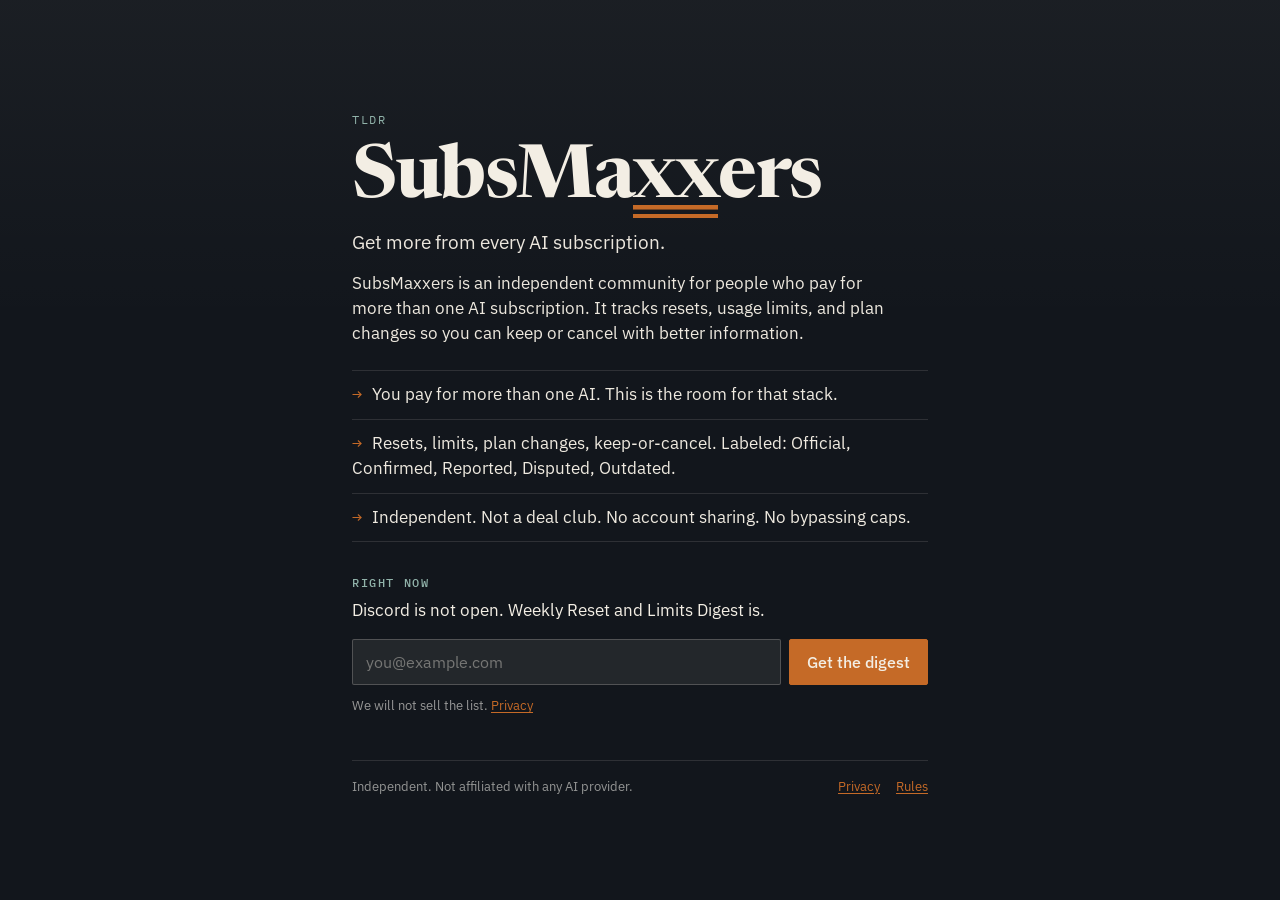
==== commit 9aa69ed1: "Add AEO: llms.txt, schema, robots, sitemap." ====
--- a/index.html
+++ b/index.html
@@ -4,321 +4,135 @@
   <meta charset="utf-8">
   <meta name="viewport" content="width=device-width, initial-scale=1">
   <title>SubsMaxxers — Get more from every AI subscription.</title>
-  <meta name="description" content="Independent community for people who pay for multiple AI services and want more practical value from their subscription stack.">
-  <meta name="robots" content="noindex, nofollow">
+  <meta name="description" content="Independent community for people who pay for more than one AI. Resets, limits, plan changes, keep-or-cancel.">
+  <meta name="robots" content="index, follow">
   <meta name="theme-color" content="#12161C">
+  <link rel="canonical" href="https://subsmaxxers.com/">
+  <link rel="alternate" type="text/plain" href="https://subsmaxxers.com/llms.txt" title="llms.txt">
   <link rel="icon" href="assets/favicon.svg" type="image/svg+xml">
   <link rel="icon" href="assets/avatar.png" sizes="512x512" type="image/png">
   <link rel="apple-touch-icon" href="assets/avatar.png">
+  <meta property="og:site_name" content="SubsMaxxers">
   <meta property="og:title" content="SubsMaxxers — Get more from every AI subscription.">
-  <meta property="og:description" content="The independent community for people who pay for multiple AI services.">
-  <meta property="og:image" content="assets/social-header.png">
+  <meta property="og:description" content="Independent community for people who pay for more than one AI. Resets, limits, plan changes, keep-or-cancel.">
+  <meta property="og:url" content="https://subsmaxxers.com/">
+  <meta property="og:image" content="https://subsmaxxers.com/assets/social-header.png">
   <meta property="og:type" content="website">
+  <meta property="og:locale" content="en_US">
   <meta name="twitter:card" content="summary_large_image">
-  <meta name="twitter:image" content="assets/social-header.png">
+  <meta name="twitter:title" content="SubsMaxxers">
+  <meta name="twitter:description" content="Get more from every AI subscription.">
+  <meta name="twitter:image" content="https://subsmaxxers.com/assets/social-header.png">
+  <script type="application/ld+json">
+  {
+    "@context": "https://schema.org",
+    "@graph": [
+      {
+        "@type": "Organization",
+        "@id": "https://subsmaxxers.com/#org",
+        "name": "SubsMaxxers",
+        "alternateName": ["Subs Maxxers", "subsmaxxers"],
+        "url": "https://subsmaxxers.com/",
+        "slogan": "Get more from every AI subscription.",
+        "description": "Independent community for people who pay for multiple AI subscriptions. Tracks resets, usage limits, and plan changes with verification labels. Does not support account sharing or bypassing provider limits.",
+        "email": "hello@subsmaxxers.com",
+        "sameAs": [
+          "https://x.com/subsmaxxers",
+          "https://github.com/subsmaxxers",
+          "https://www.youtube.com/@subsmaxxers",
+          "https://www.reddit.com/r/subsmaxxers"
+        ]
+      },
+      {
+        "@type": "WebSite",
+        "@id": "https://subsmaxxers.com/#site",
+        "url": "https://subsmaxxers.com/",
+        "name": "SubsMaxxers",
+        "publisher": { "@id": "https://subsmaxxers.com/#org" },
+        "inLanguage": "en"
+      },
+      {
+        "@type": "FAQPage",
+        "@id": "https://subsmaxxers.com/#faq",
+        "mainEntity": [
+          {
+            "@type": "Question",
+            "name": "What is SubsMaxxers?",
+            "acceptedAnswer": {
+              "@type": "Answer",
+              "text": "SubsMaxxers is an independent community for people who pay for more than one AI subscription. It helps them get more value from that stack by tracking resets, usage limits, and plan changes."
+            }
+          },
+          {
+            "@type": "Question",
+            "name": "How does SubsMaxxers verify reset and limit claims?",
+            "acceptedAnswer": {
+              "@type": "Answer",
+              "text": "Claims are labeled Official, Confirmed, Reported, Disputed, or Outdated. Official documentation outranks community conversation when they conflict."
+            }
+          },
+          {
+            "@type": "Question",
+            "name": "Does SubsMaxxers help share accounts or bypass usage limits?",
+            "acceptedAnswer": {
+              "@type": "Answer",
+              "text": "No. Account sharing, login rental, trial abuse, and bypassing provider limits are not allowed."
+            }
+          },
+          {
+            "@type": "Question",
+            "name": "How do I join SubsMaxxers?",
+            "acceptedAnswer": {
+              "@type": "Answer",
+              "text": "The Discord community is not open yet. The weekly Reset and Limits Digest is available by email on subsmaxxers.com."
+            }
+          }
+        ]
+      }
+    ]
+  }
+  </script>
   <link rel="preconnect" href="https://fonts.googleapis.com">
   <link rel="preconnect" href="https://fonts.gstatic.com" crossorigin>
-  <link href="https://fonts.googleapis.com/css2?family=IBM+Plex+Mono:wght@400;500&family=IBM+Plex+Sans:ital,wght@0,400;0,500;0,600;1,400&family=Newsreader:ital,opsz,wght@0,6..72,600;0,6..72,700;1,6..72,600&display=swap" rel="stylesheet">
+  <link href="https://fonts.googleapis.com/css2?family=IBM+Plex+Mono:wght@400;500&family=IBM+Plex+Sans:wght@400;500&family=Newsreader:opsz,wght@6..72,700&display=swap" rel="stylesheet">
   <link rel="stylesheet" href="styles.css">
 </head>
-<body>
-  <a class="skip" href="#main">Skip to content</a>
+<body class="home">
+  <a class="skip" href="#digest">Skip to digest</a>
 
-  <header class="site-header">
-    <div class="nav-wrap">
-      <a class="nav-brand" href="index.html">
-        <img src="assets/avatar.png" alt="" width="36" height="36">
-        <span class="wordmark">SubsMa<span class="xx">xx</span>ers</span>
-      </a>
-      <input type="checkbox" id="nav-toggle" class="nav-toggle" hidden>
-      <label for="nav-toggle" class="nav-toggle-btn">Menu</label>
-      <nav class="site-nav" aria-label="Primary">
-        <ul>
-          <li><a href="#who">Who it is for</a></li>
-          <li><a href="#different">Labels</a></li>
-          <li><a href="#discussions">Discussions</a></li>
-          <li><a href="#rules">Rules</a></li>
-          <li><a href="#digest">Digest</a></li>
-          <li><a href="#faq">FAQ</a></li>
-          <li><a href="guidelines.html">Guidelines</a></li>
-          <li><a href="privacy.html">Privacy</a></li>
-        </ul>
-      </nav>
-    </div>
-  </header>
+  <main class="sheet">
+    <p class="kicker">TLDR</p>
+    <h1 class="wordmark">SubsMa<span class="xx">xx</span>ers</h1>
+    <p class="tagline">Get more from every AI subscription.</p>
+    <p class="lede">SubsMaxxers is an independent community for people who pay for more than one AI subscription. It tracks resets, usage limits, and plan changes so you can keep or cancel with better information.</p>
 
-  <section class="hero" aria-labelledby="hero-title">
-    <div class="hero-inner">
-      <div>
-        <p class="kicker">The community for multi-AI subscribers.</p>
-        <h1 id="hero-title" class="wordmark">SubsMa<span class="xx">xx</span>ers</h1>
-        <p class="tagline">Get more from every AI subscription.</p>
-        <p class="lede">The independent community for people who pay for multiple AI services.</p>
-        <p class="value">Compare plans, track resets, monitor subscription changes, share advanced workflows, and make better keep-or-cancel decisions with other paid AI power users.</p>
-        <div class="hero-signup" id="digest">
-          <form class="digest-form digest-form-hero" action="mailto:hello@subsmaxxers.com" method="get" enctype="text/plain">
-            <input type="hidden" name="subject" value="Reset and Limits Digest — subscribe">
-            <div class="hero-signup-row">
-              <div class="field">
-                <label for="digest-email">Email</label>
-                <input id="digest-email" name="body" type="email" autocomplete="email" required placeholder="you@example.com">
-              </div>
-              <button class="btn btn-primary" type="submit">Get the weekly digest</button>
-            </div>
-            <p class="privacy-line">Weekly resets and limit changes. Discord is not open yet. We will not sell this list. <a href="privacy.html">Privacy</a>.</p>
-          </form>
+    <ul class="tldr">
+      <li>You pay for more than one AI. This is the room for that stack.</li>
+      <li>Resets, limits, plan changes, keep-or-cancel. Labeled: Official, Confirmed, Reported, Disputed, Outdated.</li>
+      <li>Independent. Not a deal club. No account sharing. No bypassing caps.</li>
+    </ul>
+
+    <section id="digest" aria-labelledby="digest-title">
+      <h2 id="digest-title">Right now</h2>
+      <p class="now">Discord is not open. Weekly Reset and Limits Digest is.</p>
+      <form class="digest-form" action="mailto:hello@subsmaxxers.com" method="get" enctype="text/plain">
+        <input type="hidden" name="subject" value="Reset and Limits Digest — subscribe">
+        <label class="sr" for="digest-email">Email</label>
+        <div class="row">
+          <input id="digest-email" name="body" type="email" autocomplete="email" required placeholder="you@example.com">
+          <button class="btn" type="submit">Get the digest</button>
         </div>
-        <div class="hero-rule" aria-hidden="true"><span></span><span></span></div>
-      </div>
-      <aside class="hero-aside">
-        <img src="assets/avatar.png" alt="SubsMaxxers mark: a serif double-x over a copper double bar." width="220" height="220">
-      </aside>
-    </div>
-    <div class="hero-cut" aria-hidden="true"></div>
-  </section>
-
-  <main id="main">
-    <section class="section" id="who" aria-labelledby="who-title">
-      <div class="section-inner">
-        <p class="eyebrow">Audience</p>
-        <h2 id="who-title">Who it is for</h2>
-        <p class="deck">A working room for people who already treat paid AI as an operating cost. Subscription count is not a status tier and not an admission test.</p>
-        <div class="split">
-          <article class="card primary">
-            <h3>Primary</h3>
-            <p>People who already pay for several AI products — developers, founders, researchers, designers and creators, consultants and agencies, product managers, and serious enthusiasts.</p>
-          </article>
-          <article class="card also">
-            <h3>Also welcome</h3>
-            <p>People with one or two paid subscriptions who are building or evaluating a stack, comparing an upgrade, or contributing a useful firsthand observation.</p>
-          </article>
-          <article class="card not-for">
-            <h3>Not for</h3>
-            <ul>
-              <li>People hunting free trials, coupons, or gray-market access</li>
-              <li>Anyone looking to share, rent, or borrow logins</li>
-              <li>Prompt-spam and generic AI-news browsing</li>
-              <li>Vendor teams treating the room as an undisclosed channel</li>
-              <li>Anyone who wants a disguised sales funnel</li>
-            </ul>
-          </article>
-        </div>
-      </div>
+        <p class="fine">We will not sell the list. <a href="privacy.html">Privacy</a></p>
+      </form>
     </section>
 
-    <hr class="hairline">
-
-    <section class="section" id="share" aria-labelledby="share-title">
-      <div class="section-inner">
-        <p class="eyebrow">The work</p>
-        <h2 id="share-title">What members share</h2>
-        <p class="deck">The center of the community is structured reset-and-limit intelligence — not chat lore. Observations are labeled, sourced, and dated.</p>
-        <ul class="share-list">
-          <li>What they are actually paying for</li>
-          <li>When legitimate access, credits, or allowances reset</li>
-          <li>Plan, price, feature, and policy changes</li>
-          <li>Tool comparisons for a specific job</li>
-          <li>Keep, cancel, upgrade, downgrade, or add decisions</li>
-          <li>High-value workflows that use more than one paid service</li>
-          <li>Outages and unusual account behavior, without turning differences into drama</li>
-          <li>Signals so no one has to monitor every provider alone</li>
-        </ul>
-      </div>
-    </section>
-
-    <section class="section band" id="different" aria-labelledby="different-title">
-      <div class="section-inner">
-        <p class="eyebrow">Method</p>
-        <h2 id="different-title">What makes it different</h2>
-        <p class="deck">Every public reset, limit, or plan-change statement should carry provider, product, and plan; region or account context when it matters; a verification label; a source; and a last-verified date. Official documentation is not treated as the same thing as one person’s screenshot.</p>
-        <table class="label-table">
-          <thead>
-            <tr><th>Label</th><th>Meaning</th></tr>
-          </thead>
-          <tbody>
-            <tr>
-              <td><span class="chip chip-official">Official</span></td>
-              <td>Supported by current provider documentation or an in-product notice</td>
-            </tr>
-            <tr>
-              <td><span class="chip chip-confirmed">Confirmed</span></td>
-              <td>Independently reproduced by at least two relevant members</td>
-            </tr>
-            <tr>
-              <td><span class="chip chip-reported">Reported</span></td>
-              <td>One member’s observation; not yet generalized</td>
-            </tr>
-            <tr>
-              <td><span class="chip chip-disputed">Disputed</span></td>
-              <td>Credible reports conflict</td>
-            </tr>
-            <tr>
-              <td><span class="chip chip-outdated">Outdated</span></td>
-              <td>Superseded, or no longer recently verified</td>
-            </tr>
-          </tbody>
-        </table>
-        <p class="note">An observation is not a universal rule. Limits can vary by plan, account, region, demand, model, feature, interface, or provider experimentation. We investigate those differences before we argue about them. We do not publish live provider-limit numbers on this page.</p>
-      </div>
-    </section>
-
-    <section class="section" id="discussions" aria-labelledby="discussions-title">
-      <div class="section-inner">
-        <p class="eyebrow">The room</p>
-        <h2 id="discussions-title">Example discussions</h2>
-        <p class="deck">These are the jobs the community is built to host. They are prompts, not testimonials, and they do not invent clocks, prices, or member counts.</p>
-        <div class="prompts">
-          <article class="prompt">
-            <p class="where">reset-watch</p>
-            <h3>When does my allowance reset, on this plan, in this region, on this interface?</h3>
-            <p>File a firsthand observation with plan, region, date, and a source. Suggest REPORTED. Staff assign the public label. No universal clocks.</p>
-          </article>
-          <article class="prompt">
-            <p class="where">plan-change-watch</p>
-            <h3>Did the provider change the plan, the price, or the unpublished cap?</h3>
-            <p>One change per post. Quote or link the official page, date it, and say who it appears to affect. Do not invent a number.</p>
-          </article>
-          <article class="prompt">
-            <p class="where">keep-cancel-upgrade</p>
-            <h3>Which two subscriptions overlap, and which one should I cancel?</h3>
-            <p>A real decision, a real stack, a real job. Name the overlap. Cost as a range you have re-checked — never a pasted invoice.</p>
-          </article>
-          <article class="prompt">
-            <p class="where">best-tool-for-the-job</p>
-            <h3>Which tool for this job, given the limits I still have this week?</h3>
-            <p>Name the job first. Tools second. “Best” means best for that job, not best model in the abstract.</p>
-          </article>
-          <article class="prompt">
-            <p class="where">#general → a forum</p>
-            <h3>Is this outage a reason to move work to another sub I already pay for?</h3>
-            <p>Check official status pages. Label the observation as an observation. File it properly if it matters.</p>
-          </article>
-          <article class="prompt">
-            <p class="where">#source-verification · the board</p>
-            <h3>What is actually official vs one person’s account?</h3>
-            <p>One screenshot is a report, not a rule. Conflicting observations are compared for plan, region, model, interface, and date before anyone is treated as wrong.</p>
-          </article>
-          <article class="prompt">
-            <p class="where">best-tool-for-the-job</p>
-            <h3>Turn a messy meeting transcript into action items a client can read.</h3>
-            <p>Constraints from the brief’s prompt bank: individual plans, no new invoice, stay inside the stack you already pay for.</p>
-          </article>
-          <article class="prompt">
-            <p class="where">#wins-and-workflows</p>
-            <h3>A research memo that has to be both cited and readable.</h3>
-            <p>Name the job, the paid tools, the split of labor, and what you would drop. Outcomes over prompts. No reset tricks.</p>
-          </article>
-        </div>
-      </div>
-    </section>
-
-    <section class="section band-dim" id="rules" aria-labelledby="rules-title">
-      <div class="section-inner">
-        <p class="eyebrow">Standards</p>
-        <h2 id="rules-title">Community rules summary</h2>
-        <p class="deck">Get more from every AI subscription — legitimately. The public rules are short on purpose. They are enforced as written. Read the <a href="guidelines.html">full public guidelines</a> before you post.</p>
-        <ol class="rules-ol">
-          <li><strong>Legitimate value only.</strong> Official resets, observed behavior (labeled), plan changes, cost optimization, and high-value workflows are in. Account sharing, forced resets, limit bypass, trial abuse, payment fraud, and safeguard evasion are out. Asking is enough.</li>
-          <li><strong>No gray-market access.</strong> Do not offer, request, or broker passwords, shared logins, resale, rental, pooling, or seat lending.</li>
-          <li><strong>Redact before you post.</strong> Strip emails, names, account IDs, payment details, invoices, workspace names, API keys, org identifiers, and confidential work. Unredacted billing screenshots are removed.</li>
-          <li><strong>Label your claims.</strong> Do not present a rumor as a fact. Include provider, product, plan, region or account context, date, and a source.</li>
-          <li><strong>Disclose money and loyalty.</strong> Vendor, employee, investor, affiliate, or referral relationships belong in the first line, before the pitch.</li>
-          <li><strong>Do not impersonate a vendor — or us.</strong> Official documentation outranks this community when they conflict.</li>
-          <li><strong>No harassment, no spam.</strong> Critique a product. Do not hunt a person. No raids, invite spam, or referral blasts.</li>
-          <li><strong>Stay in the right room.</strong> Subscription count is not a status symbol. Do not turn this into a spend contest.</li>
-          <li><strong>Independent, not official.</strong> Nothing here is a substitute for a provider’s own terms, billing desk, or status page.</li>
-        </ol>
-      </div>
-    </section>
-
-    <section class="section" id="independence" aria-labelledby="independence-title">
-      <div class="section-inner">
-        <p class="eyebrow">Status</p>
-        <h2 id="independence-title">Independent, not a vendor channel</h2>
-        <div class="independence">
-          <p>SubsMaxxers is not affiliated with OpenAI, Anthropic, Google, Microsoft, or any other AI provider. <span class="updated">[VERIFY: keep this sentence current if the legal entity or any disclosed partnership changes.]</span></p>
-          <p>Vendors, employees, investors, and anyone posting a referral or affiliate link must disclose that relationship before they post. We do not speak for any provider. Official documentation always outranks community conversation when they conflict, and we will say so.</p>
-          <p>Community membership does not require using any future SubsMaxxers product. If a product is ever offered, participation will be opt-in. The community has to be useful on its own.</p>
-        </div>
-      </div>
-    </section>
-
-    <section class="section" id="faq" aria-labelledby="faq-title">
-      <div class="section-inner">
-        <p class="eyebrow">Questions</p>
-        <h2 id="faq-title">FAQ</h2>
-        <div class="faq">
-          <details>
-            <summary>What is SubsMaxxers?</summary>
-            <p>An independent community for people who pay for multiple AI services and want more practical value from their subscription stack. Primary home is Discord, with an owned email digest and a public Reset Board. We are not a news site, a prompt gallery, or a deal club.</p>
-          </details>
-          <details>
-            <summary>What does “subsmaxxing” mean?</summary>
-            <p>Intentionally maximizing the legitimate value, utility, and outcomes produced by one’s paid AI subscriptions. It does not mean consuming wastefully, forcing resets, sharing accounts, bypassing limits, exploiting trials, evading safeguards, or violating provider terms. Subsmaxxing is getting more legitimate work out of the AI subscriptions you already pay for — not getting around them.</p>
-          </details>
-          <details>
-            <summary>Who is this for?</summary>
-            <p>People who already pay for several AI products — developers, founders, researchers, designers and creators, consultants and agencies, product managers, and serious enthusiasts. People with one or two paid subscriptions are welcome when they are building or evaluating a stack, or contributing a useful firsthand observation.</p>
-          </details>
-          <details>
-            <summary>Do I need a large stack to belong?</summary>
-            <p>No. Subscription count is not a status tier and not an admission test. Depth of use beats a long invoice.</p>
-          </details>
-          <details>
-            <summary>Are you affiliated with any AI company?</summary>
-            <p>No. SubsMaxxers is independent of AI vendors. We do not speak for any provider. Official documentation always outranks community conversation when they conflict, and we will say so. <span class="updated">[VERIFY: restate if any disclosed commercial relationship is later approved.]</span></p>
-          </details>
-          <details>
-            <summary>What is the Reset Board?</summary>
-            <p>A structured, external reference for reset and limit intelligence. Chat is where discussion happens. The Reset Board is where dated, labeled, sourced observations live so they can be updated instead of buried. Host and public URL: <span class="updated">[VERIFY]</span>.</p>
-          </details>
-          <details>
-            <summary>How do you verify information?</summary>
-            <p>Reports need provider, product, plan, region or account context, date, and a source. Moderators apply one of five labels: OFFICIAL, CONFIRMED, REPORTED, DISPUTED, OUTDATED. One screenshot is a report, not a rule. Conflicting observations are investigated for plan, region, model, interface, and date differences before anyone is treated as wrong.</p>
-          </details>
-          <details>
-            <summary>Can I share my screen, billing page, or account ID?</summary>
-            <p>Only if you redact first. Strip email addresses, names, account IDs, payment details, invoice numbers, private workspace names, API keys, organization identifiers, and confidential prompts or documents. Unredacted billing or account screenshots will be removed. If you expose a credential, tell a moderator immediately.</p>
-          </details>
-          <details>
-            <summary>Are affiliate links, referrals, or vendor posts allowed?</summary>
-            <p>Not as drive-by promotion. Disclose any vendor, employee, investor, affiliate, or referral relationship before you post. Use the designated process in the rules. Undisclosed commercial posts are removed. The community is not a sales funnel.</p>
-          </details>
-          <details>
-            <summary>Is account sharing, login rental, or “how do I get around the cap?” allowed?</summary>
-            <p>No. Credential sharing, shared logins, resale or rental, access requests, limit-bypass techniques, trial abuse, payment fraud, and safeguard evasion are prohibited. Asking for those things is enough to be removed.</p>
-          </details>
-          <details>
-            <summary>Will there be a SubsMaxxers product?</summary>
-            <p>Possibly, later. The community has to be useful on its own. Membership will never require a product. Research participation is opt-in. Private messages are not research data. Moderators are not sales staff.</p>
-          </details>
-          <details>
-            <summary>How do I join, and what will you email me?</summary>
-            <p>The Discord community is not open yet. If you want the weekly Reset and Limits Digest, use the form on this page. Defaults are quiet. You choose extra alerts. We will not sell the list.</p>
-          </details>
-        </div>
-      </div>
-    </section>
+    <footer class="foot">
+      <span>Independent. Not affiliated with any AI provider.</span>
+      <nav>
+        <a href="privacy.html">Privacy</a>
+        <a href="guidelines.html">Rules</a>
+      </nav>
+    </footer>
   </main>
-
-  <footer class="site-footer">
-    <div class="footer-inner">
-      <div>
-        <p class="wordmark">SubsMa<span class="xx">xx</span>ers</p>
-        <p class="tagline">Get more from every AI subscription.</p>
-        <p class="fine">The community for multi-AI subscribers. Independent. Not affiliated with any AI provider.</p>
-      </div>
-      <div>
-        <nav class="footer-nav" aria-label="Footer">
-          <a href="#digest">Digest</a>
-          <a href="guidelines.html">Community guidelines</a>
-          <a href="privacy.html">Privacy</a>
-          <a href="#independence">Independence</a>
-          <a href="#faq">FAQ</a>
-        </nav>
-        <p class="fine">Static site. No account connecting. Redact screenshots before you post. Beehiiv will be the email service provider when the Digest form is live.</p>
-      </div>
-    </div>
-  </footer>
 </body>
 </html>
--- a/styles.css
+++ b/styles.css
@@ -1,100 +1,61 @@
-/* SubsMaxxers landing — editorial, technical, not cold.
-   Palette and type from brand/02_Positioning_and_Brand.md.
-   Do not add neon, robots, neural nets, or vendor marks. */
-
+/* SubsMaxxers — one-screen TLDR. Brand: ink / bone / copper. */
 :root {
   --ink: #12161C;
   --bone: #F3EEE4;
   --copper: #C56A27;
   --teal: #1A6B63;
   --graphite: #3D424A;
-  --white: #FFFFFF;
   --mist: #D4D0C8;
-  --signal: #E3B23C;
-  --confirmed: #2C7A4B;
-  --disputed: #A63D2F;
-  --reported: #6B5E4F;
-  --outdated: #8A8680;
-  --ink-80: #2A3038;
-  --bone-dim: #E7E1D6;
-  --teal-bright: #2A8A80;
-  --copper-ink: #8F4A1A;
-
-  --font-display: "Newsreader", "Source Serif 4", "Iowan Old Style", Georgia, serif;
-  --font-sans: "IBM Plex Sans", "Source Sans 3", "Segoe UI", sans-serif;
-  --font-mono: "IBM Plex Mono", "Geist Mono", ui-monospace, monospace;
-
-  --measure: 40rem;
-  --wide: 70rem;
-  --gutter: clamp(1.25rem, 4vw, 2.5rem);
-  --radius: 2px;
-  --shadow: 0 1px 0 rgba(18, 22, 28, 0.06);
-}
-
-*,
-*::before,
-*::after { box-sizing: border-box; }
-
-html {
-  scroll-behavior: smooth;
-  -webkit-text-size-adjust: 100%;
-}
-
-@media (prefers-reduced-motion: reduce) {
-  html { scroll-behavior: auto; }
-  *, *::before, *::after {
-    animation-duration: 0.01ms !important;
-    animation-iteration-count: 1 !important;
-    transition-duration: 0.01ms !important;
-  }
-}
+  --font-display: "Newsreader", "Iowan Old Style", Georgia, serif;
+  --font-sans: "IBM Plex Sans", "Segoe UI", sans-serif;
+  --font-mono: "IBM Plex Mono", ui-monospace, monospace;
+}
+
+*, *::before, *::after { box-sizing: border-box; }
+
+html { -webkit-text-size-adjust: 100%; }
 
 body {
   margin: 0;
-  color: var(--ink);
-  background: var(--bone);
+  min-height: 100vh;
+  color: var(--bone);
+  background: var(--ink);
   font-family: var(--font-sans);
-  font-size: 1.125rem;
-  line-height: 1.55;
-  font-weight: 400;
-  text-rendering: optimizeLegibility;
-}
-
-img { max-width: 100%; height: auto; display: block; }
-a { color: var(--copper); text-underline-offset: 0.16em; }
-a:hover { color: var(--copper-ink); }
-a:visited { color: var(--teal); }
-a:focus-visible,
-button:focus-visible,
-input:focus-visible,
-summary:focus-visible {
-  outline: 2px solid var(--copper);
-  outline-offset: 3px;
-}
+  font-size: 1.05rem;
+  line-height: 1.5;
+}
+
+a { color: var(--copper); text-underline-offset: 0.14em; }
+a:hover { color: color-mix(in srgb, var(--copper) 70%, var(--bone)); }
+a:visited { color: var(--copper); }
 
 .skip {
   position: absolute;
-  left: var(--gutter);
+  left: 1rem;
   top: -4rem;
-  z-index: 20;
   background: var(--copper);
   color: var(--bone);
-  padding: 0.4rem 0.75rem;
+  padding: 0.4rem 0.7rem;
   text-decoration: none;
 }
 .skip:focus { top: 0.75rem; }
 
-/* Wordmark lockup */
+.sr {
+  position: absolute;
+  width: 1px;
+  height: 1px;
+  overflow: hidden;
+  clip: rect(0 0 0 0);
+}
+
 .wordmark {
   font-family: var(--font-display);
   font-weight: 700;
   letter-spacing: -0.02em;
   line-height: 1.05;
-}
-.wordmark .xx {
-  position: relative;
-  display: inline-block;
-}
+  margin: 0;
+}
+.wordmark .xx { position: relative; display: inline-block; }
 .wordmark .xx::after {
   content: "";
   position: absolute;
@@ -108,37 +69,146 @@
   pointer-events: none;
 }
 
-.lockup {
-  display: flex;
-  flex-direction: column;
-  gap: 0.45rem;
-  text-decoration: none;
-  color: inherit;
-}
-.lockup:visited { color: inherit; }
-.lockup .tagline {
+/* Home */
+.home {
+  display: flex;
+  align-items: center;
+  justify-content: center;
+  padding: 3rem 1.25rem 2.5rem;
+  background:
+    linear-gradient(180deg, rgba(243, 238, 228, 0.04), transparent 36%),
+    var(--ink);
+}
+
+.sheet {
+  width: min(36rem, 100%);
+}
+
+.kicker {
+  font-family: var(--font-mono);
+  font-size: 0.72rem;
+  letter-spacing: 0.14em;
+  text-transform: uppercase;
+  color: color-mix(in srgb, var(--bone) 55%, var(--teal));
+  margin: 0 0 0.85rem;
+}
+
+.home .wordmark {
+  font-size: clamp(3rem, 12vw, 4.6rem);
+  color: var(--bone);
+}
+
+.tagline {
+  margin: 0.55rem 0 0.85rem;
+  font-size: 1.2rem;
+  color: color-mix(in srgb, var(--bone) 78%, var(--mist));
+}
+.lede {
+  margin: 0 0 1.5rem;
+  max-width: 34rem;
+  color: color-mix(in srgb, var(--bone) 80%, var(--mist));
+}
+
+.tldr {
+  margin: 0 0 2rem;
+  padding: 0;
+  list-style: none;
+  border-top: 1px solid color-mix(in srgb, var(--bone) 12%, transparent);
+}
+.tldr li {
+  padding: 0.7rem 0;
+  border-bottom: 1px solid color-mix(in srgb, var(--bone) 12%, transparent);
+  color: color-mix(in srgb, var(--bone) 86%, var(--mist));
+}
+.tldr li::before {
+  content: "→ ";
+  font-family: var(--font-mono);
+  color: var(--copper);
+}
+
+#digest { scroll-margin-top: 1rem; }
+#digest h2 {
+  font-family: var(--font-mono);
+  font-size: 0.72rem;
+  letter-spacing: 0.14em;
+  text-transform: uppercase;
+  font-weight: 500;
+  color: color-mix(in srgb, var(--bone) 55%, var(--teal));
+  margin: 0 0 0.4rem;
+}
+.now { margin: 0 0 1rem; }
+
+.row {
+  display: flex;
+  flex-wrap: wrap;
+  gap: 0.5rem;
+}
+.row input[type="email"] {
+  flex: 1 1 14rem;
   font-family: var(--font-sans);
-  font-weight: 400;
-  color: var(--graphite);
-  letter-spacing: 0;
-}
-
-/* Site header */
+  font-size: 1rem;
+  padding: 0.75rem 0.8rem;
+  border: 1px solid color-mix(in srgb, var(--bone) 22%, transparent);
+  background: color-mix(in srgb, var(--bone) 8%, transparent);
+  color: var(--bone);
+  border-radius: 2px;
+}
+.row input::placeholder { color: color-mix(in srgb, var(--bone) 40%, transparent); }
+.row input:focus {
+  outline: 2px solid var(--copper);
+  outline-offset: 2px;
+}
+
+.btn {
+  flex: 0 0 auto;
+  font-family: var(--font-sans);
+  font-size: 1rem;
+  font-weight: 500;
+  padding: 0.75rem 1.05rem;
+  border: 1px solid var(--copper);
+  background: var(--copper);
+  color: var(--bone);
+  border-radius: 2px;
+  cursor: pointer;
+}
+.btn:hover { background: #8F4A1A; border-color: #8F4A1A; }
+
+.fine {
+  font-size: 0.82rem;
+  color: color-mix(in srgb, var(--bone) 50%, var(--graphite));
+  margin: 0.7rem 0 0;
+}
+
+.foot {
+  margin-top: 2.75rem;
+  padding-top: 1rem;
+  border-top: 1px solid color-mix(in srgb, var(--bone) 12%, transparent);
+  display: flex;
+  flex-wrap: wrap;
+  gap: 0.6rem 1.25rem;
+  justify-content: space-between;
+  font-size: 0.82rem;
+  color: color-mix(in srgb, var(--bone) 48%, var(--graphite));
+}
+.foot nav { display: flex; gap: 1rem; }
+
+/* Inner pages stay readable */
+body.inner {
+  color: var(--ink);
+  background: var(--bone);
+}
+body.inner a:visited { color: var(--teal); }
+
 .site-header {
   position: sticky;
   top: 0;
-  z-index: 10;
   background: color-mix(in srgb, var(--bone) 92%, transparent);
-  backdrop-filter: blur(10px);
   border-bottom: 1px solid var(--mist);
 }
-.hero + .site-header,
-body.inner .site-header { /* nav sits above hero on home via structure */ }
-
 .nav-wrap {
-  max-width: var(--wide);
+  max-width: 40rem;
   margin: 0 auto;
-  padding: 0.85rem var(--gutter);
+  padding: 0.85rem 1.25rem;
   display: flex;
   align-items: center;
   justify-content: space-between;
@@ -147,39 +217,21 @@
 .nav-brand {
   display: flex;
   align-items: center;
-  gap: 0.75rem;
+  gap: 0.65rem;
   text-decoration: none;
   color: var(--ink);
 }
 .nav-brand:visited { color: var(--ink); }
 .nav-brand img {
-  width: 36px;
-  height: 36px;
+  width: 32px;
+  height: 32px;
   border-radius: 50%;
-  border: 1px solid var(--mist);
-}
-.nav-brand .wordmark { font-size: 1.35rem; }
-.nav-brand .wordmark .xx::after { height: 0.16em; }
-
-.nav-toggle {
-  display: none;
-}
-.nav-toggle-btn {
-  display: none;
-  background: none;
-  border: 1px solid var(--mist);
-  color: var(--ink);
-  font-family: var(--font-sans);
-  font-size: 0.8rem;
-  letter-spacing: 0.06em;
-  text-transform: uppercase;
-  padding: 0.4rem 0.65rem;
-  cursor: pointer;
-}
+}
+.nav-brand .wordmark { font-size: 1.25rem; }
+.nav-toggle, .nav-toggle-btn { display: none; }
 .site-nav ul {
   display: flex;
-  flex-wrap: wrap;
-  gap: 0.35rem 1.25rem;
+  gap: 1rem;
   list-style: none;
   margin: 0;
   padding: 0;
@@ -189,598 +241,41 @@
   text-decoration: none;
   font-size: 0.95rem;
 }
-.site-nav a:hover,
-.site-nav a[aria-current="page"] { color: var(--ink); }
-.site-nav a:visited { color: var(--graphite); }
-
-@media (max-width: 720px) {
-  .nav-toggle-btn { display: inline-block; }
-  .site-nav {
-    display: none;
-    position: absolute;
-    left: 0;
-    right: 0;
-    top: 100%;
-    background: var(--bone);
-    border-bottom: 1px solid var(--mist);
-    padding: 0.75rem var(--gutter) 1.1rem;
-  }
-  .site-nav ul { flex-direction: column; }
-  .nav-toggle:checked ~ .site-nav { display: block; }
-}
-
-/* Dark hero */
-.hero {
-  background: var(--ink);
-  color: var(--bone);
-  position: relative;
-  overflow: hidden;
-}
-.hero::before {
-  content: "";
-  position: absolute;
-  inset: 0;
-  background:
-    linear-gradient(180deg, rgba(243, 238, 228, 0.03), transparent 40%),
-    repeating-linear-gradient(
-      90deg,
-      transparent,
-      transparent 119px,
-      rgba(243, 238, 228, 0.03) 119px,
-      rgba(243, 238, 228, 0.03) 120px
-    );
-  pointer-events: none;
-}
-.hero-inner {
-  position: relative;
-  max-width: var(--wide);
+.site-nav a[aria-current="page"],
+.site-nav a:hover { color: var(--ink); }
+
+.page-hero { padding: 2.5rem 1.25rem 0.5rem; }
+.page-hero-inner, .article, .footer-inner {
+  max-width: 40rem;
   margin: 0 auto;
-  padding: clamp(3rem, 8vw, 6.5rem) var(--gutter) clamp(3.5rem, 8vw, 6rem);
-  display: grid;
-  grid-template-columns: minmax(0, 1.4fr) minmax(0, 0.7fr);
-  gap: clamp(2rem, 5vw, 4rem);
-  align-items: end;
-}
-@media (max-width: 800px) {
-  .hero-inner { grid-template-columns: 1fr; }
-  .hero-aside { order: -1; max-width: 8rem; }
-}
-.hero .kicker {
-  font-family: var(--font-mono);
-  font-size: 0.78rem;
-  letter-spacing: 0.08em;
-  text-transform: uppercase;
-  color: color-mix(in srgb, var(--bone) 72%, var(--teal-bright));
-  margin: 0 0 1.1rem;
-}
-.hero .wordmark {
-  font-size: clamp(2.8rem, 8vw, 5.4rem);
-  color: var(--bone);
-  margin: 0 0 0.55rem;
-}
-.hero .tagline {
-  font-size: clamp(1.15rem, 2.2vw, 1.45rem);
-  color: color-mix(in srgb, var(--bone) 82%, var(--mist));
-  margin: 0 0 1.5rem;
-  max-width: 28rem;
-}
-.hero .lede {
-  font-size: 1.2rem;
-  line-height: 1.5;
-  max-width: 36rem;
-  margin: 0 0 0.85rem;
-}
-.hero .value {
-  color: color-mix(in srgb, var(--bone) 78%, var(--graphite));
-  max-width: 38rem;
-  margin: 0 0 1.75rem;
-}
-.hero a { color: var(--copper); }
-.hero a:visited { color: var(--copper); }
-.hero-aside img {
-  width: min(220px, 40vw);
-  height: auto;
-  border-radius: 50%;
-  border: 1px solid color-mix(in srgb, var(--bone) 18%, transparent);
-}
-.hero-rule {
-  display: flex;
-  gap: 0.4rem;
-  margin-top: 2.25rem;
-}
-.hero-rule span {
-  display: block;
-  height: 2px;
-  width: 4.5rem;
-}
-.hero-rule span:first-child { background: var(--teal); }
-.hero-rule span:last-child { background: var(--copper); }
-
-.hero-cut {
-  height: 28px;
-  background: var(--bone);
-  clip-path: polygon(
-    0 40%, 4% 70%, 8% 28%, 13% 82%, 18% 36%, 24% 64%,
-    31% 22%, 38% 78%, 46% 34%, 54% 70%, 62% 26%,
-    70% 74%, 78% 32%, 86% 68%, 93% 30%, 100% 60%,
-    100% 100%, 0 100%
-  );
-}
-
-/* Buttons */
-.cta-row {
-  display: flex;
-  flex-wrap: wrap;
-  gap: 0.75rem 1rem;
-  align-items: center;
-}
-.btn {
-  display: inline-block;
-  font-family: var(--font-sans);
-  font-size: 1rem;
-  font-weight: 500;
-  line-height: 1.2;
-  text-decoration: none;
-  padding: 0.78rem 1.15rem;
-  border-radius: var(--radius);
-  border: 1px solid transparent;
-  cursor: pointer;
-}
-.btn:visited { color: inherit; }
-.btn-primary {
-  background: var(--copper);
-  color: var(--bone);
-  border-color: var(--copper);
-}
-.btn-primary:hover {
-  background: var(--copper-ink);
-  color: var(--bone);
-  border-color: var(--copper-ink);
-}
-.btn-primary:visited { color: var(--bone); }
-.btn-secondary {
-  background: transparent;
-  color: var(--bone);
-  border-color: color-mix(in srgb, var(--bone) 45%, transparent);
-}
-.btn-secondary:hover {
-  border-color: var(--bone);
-  color: var(--bone);
-}
-.btn-secondary:visited { color: var(--bone); }
-.btn-on-light.btn-secondary {
-  color: var(--ink);
-  border-color: var(--mist);
-}
-.btn-on-light.btn-secondary:hover,
-.btn-on-light.btn-secondary:visited { color: var(--ink); }
-.btn-on-light.btn-primary:visited { color: var(--bone); }
-#digest { scroll-margin-top: 5.5rem; }
-.hero-signup { margin: 0 0 0.25rem; max-width: 32rem; }
-.hero-signup-row {
-  display: flex;
-  flex-wrap: wrap;
-  gap: 0.75rem;
-  align-items: flex-end;
-}
-.hero-signup-row .field { flex: 1 1 14rem; margin: 0; }
-.hero-signup-row .btn { flex: 0 0 auto; margin-bottom: 1px; }
-.digest-form-hero {
-  background: color-mix(in srgb, var(--bone) 10%, transparent);
-  border-color: color-mix(in srgb, var(--bone) 22%, transparent);
-  padding: 1.1rem 1.15rem 1.15rem;
-}
-.digest-form-hero label { color: var(--bone); }
-.digest-form-hero input[type="email"],
-.digest-form-hero input[type="text"] {
-  background: var(--bone);
-  color: var(--ink);
-}
-.digest-form-hero .privacy-line {
-  color: color-mix(in srgb, var(--bone) 62%, var(--graphite));
-}
-.digest-form-hero .privacy-line a { color: var(--copper); }
-.cta-note {
-  font-size: 0.85rem;
-  color: color-mix(in srgb, var(--bone) 62%, var(--graphite));
-  max-width: 28rem;
-  margin: 0.85rem 0 0;
-}
-
-/* Layout */
-.section {
-  padding: clamp(3.25rem, 7vw, 5.5rem) var(--gutter);
-}
-.section-inner {
-  max-width: var(--wide);
-  margin: 0 auto;
-}
-.section h2 {
+}
+.page-hero h1 {
   font-family: var(--font-display);
-  font-weight: 600;
-  font-size: clamp(1.85rem, 3.4vw, 2.55rem);
-  letter-spacing: -0.02em;
-  line-height: 1.15;
-  margin: 0 0 0.75rem;
-}
-.section .deck {
-  color: var(--graphite);
-  max-width: 40rem;
-  margin: 0 0 2rem;
+  font-size: 2.2rem;
+  margin: 0.2rem 0;
 }
 .eyebrow {
   font-family: var(--font-mono);
   font-size: 0.72rem;
-  letter-spacing: 0.1em;
+  letter-spacing: 0.12em;
   text-transform: uppercase;
   color: var(--teal);
-  margin: 0 0 0.55rem;
-}
-.prose { max-width: var(--measure); }
-.prose p { margin: 0 0 1rem; }
-.prose ul,
-.prose ol { padding-left: 1.2rem; }
-.prose li { margin: 0 0 0.4rem; }
-
-.band { background: var(--white); }
-.band-dim { background: var(--bone-dim); }
-.hairline {
-  border: 0;
+  margin: 0;
+}
+.updated { color: var(--graphite); font-size: 0.92rem; }
+.article { padding: 1rem 1.25rem 3rem; }
+.article h2 { font-size: 1.15rem; margin: 1.75rem 0 0.5rem; }
+.article ul { padding-left: 1.2rem; }
+
+.site-footer {
   border-top: 1px solid var(--mist);
-  margin: 0;
-}
-
-/* Cards / grids */
-.split {
-  display: grid;
-  grid-template-columns: 1fr 1fr 1fr;
-  gap: 1.25rem;
-}
-@media (max-width: 860px) {
-  .split { grid-template-columns: 1fr; }
-}
-.card {
-  background: var(--white);
-  border: 1px solid var(--mist);
-  padding: 1.25rem 1.3rem 1.35rem;
-  box-shadow: var(--shadow);
-}
-.band .card { background: var(--bone); }
-.card h3 {
-  font-family: var(--font-display);
-  font-size: 1.35rem;
-  font-weight: 600;
-  letter-spacing: -0.015em;
-  margin: 0 0 0.55rem;
-}
-.card p,
-.card li { color: var(--graphite); }
-.card ul { margin: 0; padding-left: 1.1rem; }
-.card.not-for { border-top: 3px solid var(--disputed); }
-.card.primary { border-top: 3px solid var(--copper); }
-.card.also { border-top: 3px solid var(--teal); }
-
-.share-list {
-  display: grid;
-  grid-template-columns: 1fr 1fr;
-  gap: 0.9rem 1.75rem;
-  margin: 0;
-  padding: 0;
-  list-style: none;
-}
-@media (max-width: 720px) {
-  .share-list { grid-template-columns: 1fr; }
-}
-.share-list li {
-  padding: 0.85rem 0 0.85rem 1.1rem;
-  border-top: 1px solid var(--mist);
-  position: relative;
-}
-.share-list li::before {
-  content: "";
-  position: absolute;
-  left: 0;
-  top: 1.15rem;
-  width: 0.45rem;
-  height: 2px;
-  background: var(--copper);
-}
-
-/* Labels */
-.label-table {
-  width: 100%;
-  border-collapse: collapse;
-  font-size: 1rem;
-}
-.label-table th,
-.label-table td {
-  text-align: left;
-  vertical-align: top;
-  padding: 0.85rem 0.75rem 0.85rem 0;
-  border-bottom: 1px solid var(--mist);
-}
-.label-table th {
-  font-family: var(--font-sans);
-  font-weight: 500;
-  color: var(--graphite);
-  font-size: 0.8rem;
-  letter-spacing: 0.06em;
-  text-transform: uppercase;
-}
-.chip {
-  display: inline-block;
-  font-family: var(--font-mono);
-  font-size: 0.72rem;
-  font-weight: 500;
-  letter-spacing: 0.08em;
-  text-transform: uppercase;
-  padding: 0.18rem 0.45rem;
-  border-radius: 2px;
-  color: var(--bone);
-  white-space: nowrap;
-}
-.chip-official,
-.chip-confirmed { background: var(--confirmed); }
-.chip-reported { background: var(--reported); }
-.chip-disputed { background: var(--disputed); }
-.chip-outdated { background: var(--outdated); }
-
-.note {
-  font-size: 0.95rem;
-  color: var(--graphite);
-  max-width: 42rem;
-  margin: 1.25rem 0 0;
-}
-
-/* Discussions */
-.prompts {
-  display: grid;
-  grid-template-columns: 1fr 1fr;
+  padding: 1.25rem;
+}
+.footer-inner {
+  display: flex;
+  justify-content: space-between;
   gap: 1rem;
-}
-@media (max-width: 720px) {
-  .prompts { grid-template-columns: 1fr; }
-}
-.prompt {
-  background: var(--white);
-  border: 1px solid var(--mist);
-  padding: 1.2rem 1.25rem 1.3rem;
-}
-.prompt .where {
-  font-family: var(--font-mono);
-  font-size: 0.72rem;
-  letter-spacing: 0.06em;
-  text-transform: uppercase;
-  color: var(--teal);
-  margin: 0 0 0.45rem;
-}
-.prompt h3 {
-  font-family: var(--font-display);
-  font-size: 1.28rem;
-  font-weight: 600;
-  letter-spacing: -0.015em;
-  margin: 0 0 0.45rem;
-  line-height: 1.25;
-}
-.prompt p {
-  margin: 0;
-  color: var(--graphite);
-  font-size: 1rem;
-}
-
-/* Rules */
-.rules-ol {
-  list-style: none;
-  margin: 0;
-  padding: 0;
-  counter-reset: rule;
-  display: grid;
-  grid-template-columns: 1fr 1fr;
-  gap: 0 2rem;
-}
-@media (max-width: 800px) {
-  .rules-ol { grid-template-columns: 1fr; }
-}
-.rules-ol li {
-  counter-increment: rule;
-  padding: 1rem 0 1rem 2.4rem;
-  border-bottom: 1px solid var(--mist);
-  position: relative;
-}
-.rules-ol li::before {
-  content: counter(rule, decimal-leading-zero);
-  position: absolute;
-  left: 0;
-  top: 1.1rem;
-  font-family: var(--font-mono);
-  font-size: 0.78rem;
-  color: var(--copper);
-  letter-spacing: 0.04em;
-}
-.rules-ol strong { display: block; margin-bottom: 0.2rem; }
-
-/* Independence */
-.independence {
-  border-left: 3px solid var(--teal);
-  padding: 0.15rem 0 0.15rem 1.25rem;
-  max-width: 44rem;
-}
-
-/* Digest form */
-.digest-grid {
-  display: grid;
-  grid-template-columns: minmax(0, 1.1fr) minmax(0, 0.9fr);
-  gap: clamp(1.5rem, 4vw, 3rem);
-  align-items: start;
-}
-@media (max-width: 800px) {
-  .digest-grid { grid-template-columns: 1fr; }
-}
-.digest-form {
-  background: var(--white);
-  border: 1px solid var(--mist);
-  padding: 1.4rem 1.4rem 1.5rem;
-}
-.digest-form label {
-  display: block;
-  font-size: 0.9rem;
-  font-weight: 500;
-  margin: 0 0 0.35rem;
-}
-.digest-form .field { margin: 0 0 1rem; }
-.digest-form input[type="email"],
-.digest-form input[type="text"] {
-  width: 100%;
-  font-family: var(--font-sans);
-  font-size: 1rem;
-  padding: 0.65rem 0.7rem;
-  border: 1px solid var(--mist);
-  background: var(--bone);
-  color: var(--ink);
-  border-radius: var(--radius);
-}
-.digest-form input:focus {
-  border-color: var(--copper);
-  background: var(--white);
-}
-.check {
-  display: flex;
-  gap: 0.6rem;
-  align-items: flex-start;
-  font-size: 0.92rem;
-  color: var(--graphite);
-  margin: 0 0 1rem;
-}
-.check input { margin-top: 0.3rem; }
-.privacy-line {
-  font-size: 0.85rem;
-  color: var(--graphite);
-  margin: 0.85rem 0 0;
-}
-.embed-slot {
-  position: relative;
-}
-.embed-slot .placeholder-tag {
-  font-family: var(--font-mono);
-  font-size: 0.7rem;
-  letter-spacing: 0.06em;
-  text-transform: uppercase;
-  color: var(--reported);
-  margin: 0 0 0.6rem;
-}
-
-/* FAQ */
-.faq {
-  display: grid;
-  gap: 0.55rem;
-  max-width: 48rem;
-}
-.faq details {
-  background: var(--white);
-  border: 1px solid var(--mist);
-  padding: 0.15rem 0;
-}
-.faq summary {
-  cursor: pointer;
-  list-style: none;
-  padding: 0.9rem 1.1rem;
-  font-weight: 500;
-}
-.faq summary::-webkit-details-marker { display: none; }
-.faq summary::after {
-  content: "+";
-  float: right;
-  font-family: var(--font-mono);
-  color: var(--copper);
-}
-.faq details[open] summary::after { content: "–"; }
-.faq details p {
-  margin: 0;
-  padding: 0 1.1rem 1.05rem;
-  color: var(--graphite);
-}
-
-/* Inner pages */
-.page-hero {
-  padding: clamp(2.5rem, 6vw, 4rem) var(--gutter) 2rem;
-}
-.page-hero-inner { max-width: var(--wide); margin: 0 auto; }
-.page-hero h1 {
-  font-family: var(--font-display);
-  font-weight: 650;
-  font-size: clamp(2.1rem, 4vw, 3rem);
-  letter-spacing: -0.02em;
-  margin: 0 0 0.6rem;
-}
-.updated {
-  font-family: var(--font-mono);
-  font-size: 0.75rem;
-  color: var(--graphite);
-  letter-spacing: 0.04em;
-}
-.article {
-  max-width: 44rem;
-  margin: 0 auto;
-  padding: 0 var(--gutter) clamp(3rem, 6vw, 5rem);
-}
-.article h2 {
-  font-family: var(--font-display);
-  font-size: 1.55rem;
-  font-weight: 600;
-  margin: 2rem 0 0.6rem;
-}
-.article h3 {
-  font-family: var(--font-sans);
-  font-size: 1.05rem;
-  margin: 1.4rem 0 0.4rem;
-}
-.article ul { padding-left: 1.15rem; }
-
-/* Footer */
-.site-footer {
-  background: var(--ink);
-  color: color-mix(in srgb, var(--bone) 82%, var(--mist));
-  padding: 2.4rem var(--gutter) 2.6rem;
-}
-.footer-inner {
-  max-width: var(--wide);
-  margin: 0 auto;
-  display: grid;
-  grid-template-columns: 1.4fr 1fr;
-  gap: 2rem;
-}
-@media (max-width: 720px) {
-  .footer-inner { grid-template-columns: 1fr; }
-}
-.site-footer .wordmark { color: var(--bone); font-size: 1.7rem; }
-.site-footer .tagline {
-  color: color-mix(in srgb, var(--bone) 62%, var(--graphite));
-  font-size: 0.95rem;
-  margin: 0.4rem 0 0.9rem;
-}
-.site-footer a { color: var(--copper); }
-.site-footer a:visited { color: var(--teal-bright); }
-.footer-nav {
-  display: flex;
   flex-wrap: wrap;
-  gap: 0.75rem 1.25rem;
-  margin: 0 0 1rem;
-}
-.footer-nav a { text-decoration: none; }
-.fine {
-  font-size: 0.85rem;
-  color: color-mix(in srgb, var(--bone) 55%, var(--graphite));
-  margin: 0;
-}
-
-code {
-  font-family: var(--font-mono);
-  font-size: 0.86em;
-  background: color-mix(in srgb, var(--mist) 55%, var(--white));
-  padding: 0.08em 0.28em;
-  border-radius: 2px;
-}
-.hero code {
-  background: color-mix(in srgb, var(--bone) 12%, transparent);
-  color: var(--bone);
-}
+}
+.footer-nav { display: flex; gap: 1rem; }
+.footer-inner .tagline { color: var(--graphite); margin: 0.3rem 0 0; }
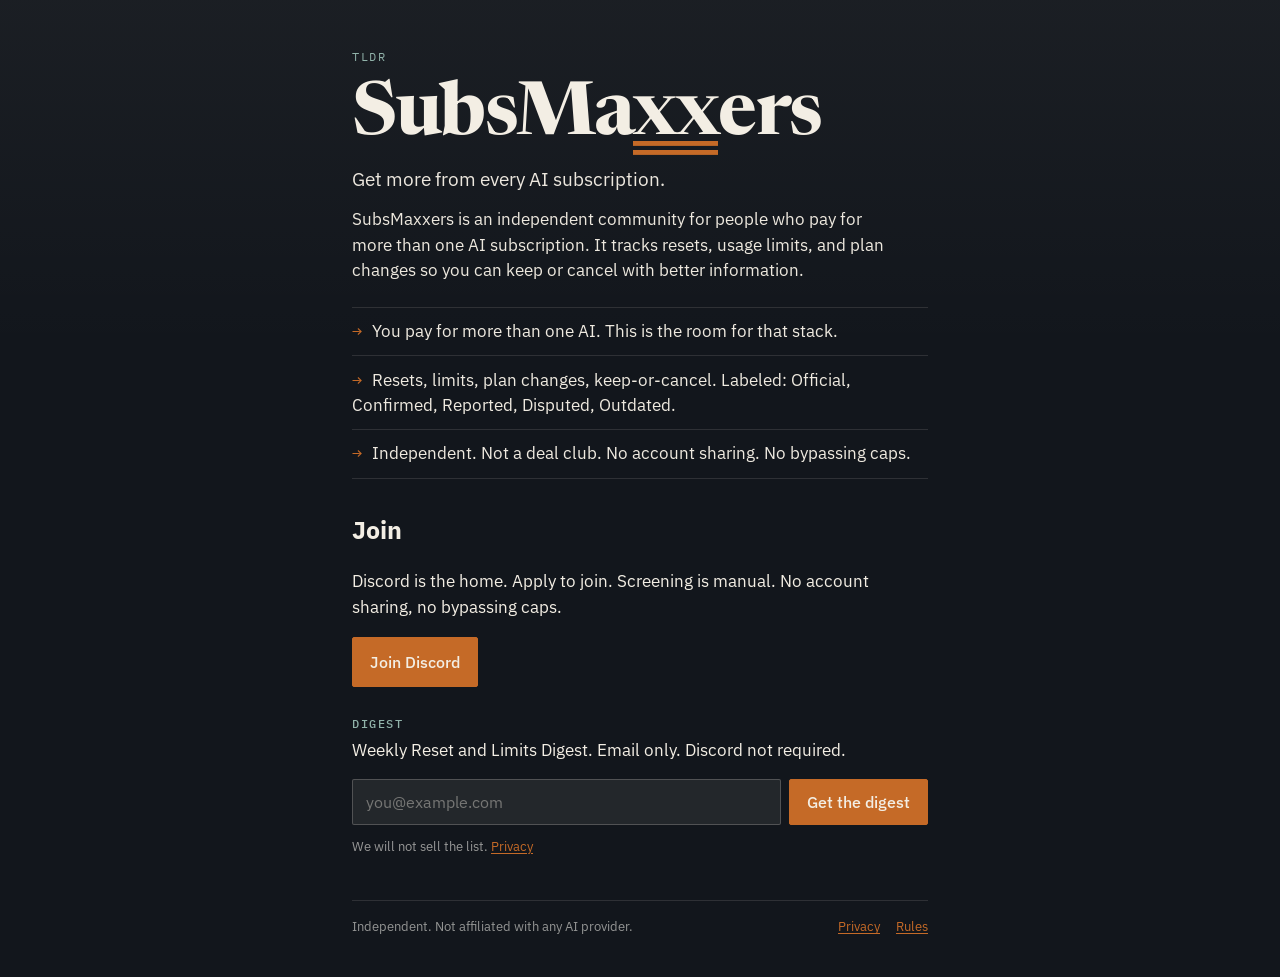
==== commit 43ce8e7d: "Put Discord join on the TLDR landing." ====
--- a/index.html
+++ b/index.html
@@ -84,7 +84,7 @@
             "name": "How do I join SubsMaxxers?",
             "acceptedAnswer": {
               "@type": "Answer",
-              "text": "The Discord community is not open yet. The weekly Reset and Limits Digest is available by email on subsmaxxers.com."
+              "text": "Join the Discord from subsmaxxers.com. Screening is manual. The weekly Reset and Limits Digest is also available by email and does not require Discord."
             }
           }
         ]
@@ -98,7 +98,7 @@
   <link rel="stylesheet" href="styles.css">
 </head>
 <body class="home">
-  <a class="skip" href="#digest">Skip to digest</a>
+  <a class="skip" href="#join">Skip to join</a>
 
   <main class="sheet">
     <p class="kicker">TLDR</p>
@@ -112,9 +112,15 @@
       <li>Independent. Not a deal club. No account sharing. No bypassing caps.</li>
     </ul>
 
+    <section id="join" aria-labelledby="join-title">
+      <h2 id="join-title">Join</h2>
+      <p class="now">Discord is the home. Apply to join. Screening is manual. No account sharing, no bypassing caps.</p>
+      <p class="row"><a class="btn" href="https://discord.gg/tJryZXaaS">Join Discord</a></p>
+    </section>
+
     <section id="digest" aria-labelledby="digest-title">
-      <h2 id="digest-title">Right now</h2>
-      <p class="now">Discord is not open. Weekly Reset and Limits Digest is.</p>
+      <h2 id="digest-title">Digest</h2>
+      <p class="now">Weekly Reset and Limits Digest. Email only. Discord not required.</p>
       <form class="digest-form" action="mailto:hello@subsmaxxers.com" method="get" enctype="text/plain">
         <input type="hidden" name="subject" value="Reset and Limits Digest — subscribe">
         <label class="sr" for="digest-email">Email</label>
--- a/styles.css
+++ b/styles.css
@@ -172,6 +172,8 @@
   cursor: pointer;
 }
 .btn:hover { background: #8F4A1A; border-color: #8F4A1A; }
+a.btn { text-decoration: none; display: inline-block; }
+#join { margin-bottom: 1.75rem; }
 
 .fine {
   font-size: 0.82rem;
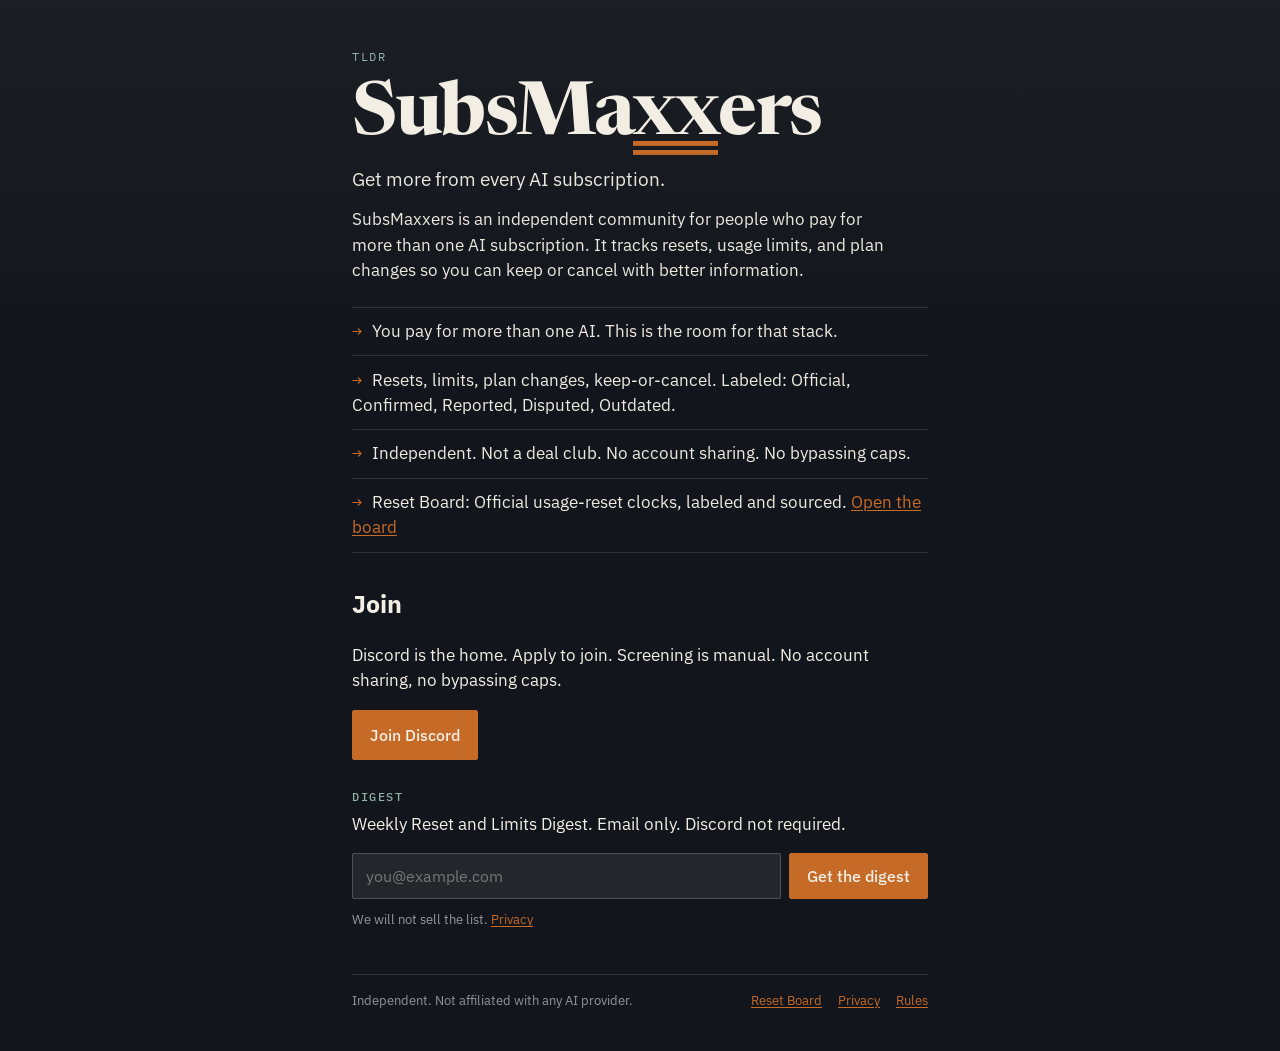
==== commit 8a30dd6d: "Add public Reset Board at /reset" ====
--- a/index.html
+++ b/index.html
@@ -110,12 +110,13 @@
       <li>You pay for more than one AI. This is the room for that stack.</li>
       <li>Resets, limits, plan changes, keep-or-cancel. Labeled: Official, Confirmed, Reported, Disputed, Outdated.</li>
       <li>Independent. Not a deal club. No account sharing. No bypassing caps.</li>
+      <li>Reset Board: Official usage-reset clocks, labeled and sourced. <a href="reset.html">Open the board</a></li>
     </ul>
 
     <section id="join" aria-labelledby="join-title">
       <h2 id="join-title">Join</h2>
       <p class="now">Discord is the home. Apply to join. Screening is manual. No account sharing, no bypassing caps.</p>
-      <p class="row"><a class="btn" href="https://discord.gg/tJryZXaaS">Join Discord</a></p>
+      <p class="row"><a class="btn" href="https://discord.gg/ukphmsbEjg">Join Discord</a></p>
     </section>
 
     <section id="digest" aria-labelledby="digest-title">
@@ -135,6 +136,7 @@
     <footer class="foot">
       <span>Independent. Not affiliated with any AI provider.</span>
       <nav>
+        <a href="reset.html">Reset Board</a>
         <a href="privacy.html">Privacy</a>
         <a href="guidelines.html">Rules</a>
       </nav>
--- a/styles.css
+++ b/styles.css
@@ -281,3 +281,158 @@
 }
 .footer-nav { display: flex; gap: 1rem; }
 .footer-inner .tagline { color: var(--graphite); margin: 0.3rem 0 0; }
+
+/* Reset Board (public) — extends home tokens, does not restyle inner pages */
+.reset-page {
+  align-items: flex-start;
+  padding-top: 2.25rem;
+}
+.reset-page .sheet {
+  width: min(44rem, 100%);
+}
+.reset-page .lede {
+  margin-bottom: 1rem;
+}
+.reset-page .independence {
+  margin: 0 0 1.35rem;
+  padding: 0.75rem 0 0.85rem;
+  border-top: 1px solid color-mix(in srgb, var(--bone) 12%, transparent);
+  border-bottom: 1px solid color-mix(in srgb, var(--bone) 12%, transparent);
+  color: color-mix(in srgb, var(--bone) 78%, var(--mist));
+  font-size: 0.95rem;
+}
+.reset-page .independence strong { color: var(--bone); font-weight: 500; }
+
+.reset-page .legend {
+  margin: 0 0 1.5rem;
+  padding: 0;
+  list-style: none;
+}
+.reset-page .legend li {
+  display: flex;
+  gap: 0.65rem;
+  align-items: baseline;
+  padding: 0.28rem 0;
+  font-size: 0.92rem;
+  color: color-mix(in srgb, var(--bone) 78%, var(--mist));
+}
+.reset-page .badge {
+  flex: 0 0 7.4rem;
+  font-family: var(--font-mono);
+  font-size: 0.68rem;
+  letter-spacing: 0.08em;
+  font-weight: 500;
+  text-transform: uppercase;
+}
+.reset-page .badge-official { color: var(--teal); }
+.reset-page .badge-confirmed { color: color-mix(in srgb, var(--teal) 55%, var(--bone)); }
+.reset-page .badge-reported { color: var(--copper); }
+.reset-page .badge-disputed { color: color-mix(in srgb, var(--copper) 70%, var(--bone)); }
+.reset-page .badge-outdated { color: color-mix(in srgb, var(--bone) 45%, var(--graphite)); }
+
+.reset-page .board-head {
+  display: flex;
+  justify-content: space-between;
+  align-items: baseline;
+  gap: 0.75rem;
+  margin: 0 0 0.65rem;
+}
+.reset-page .board-head h2 {
+  font-family: var(--font-mono);
+  font-size: 0.72rem;
+  letter-spacing: 0.14em;
+  text-transform: uppercase;
+  font-weight: 500;
+  color: color-mix(in srgb, var(--bone) 55%, var(--teal));
+  margin: 0;
+}
+.reset-page .board-count {
+  font-family: var(--font-mono);
+  font-size: 0.72rem;
+  color: color-mix(in srgb, var(--bone) 48%, var(--graphite));
+  margin: 0;
+}
+
+.reset-page .reset-empty {
+  margin: 0 0 1.5rem;
+  padding: 0.9rem 0;
+  border-top: 1px solid color-mix(in srgb, var(--bone) 12%, transparent);
+  border-bottom: 1px solid color-mix(in srgb, var(--bone) 12%, transparent);
+  color: color-mix(in srgb, var(--bone) 78%, var(--mist));
+}
+
+.reset-page .reset-list {
+  display: flex;
+  flex-direction: column;
+  gap: 1rem;
+  margin: 0 0 0.5rem;
+}
+.reset-page .reset-card {
+  padding: 0.95rem 0 1.05rem;
+  border-top: 1px solid color-mix(in srgb, var(--bone) 12%, transparent);
+}
+.reset-page .reset-card:last-child {
+  border-bottom: 1px solid color-mix(in srgb, var(--bone) 12%, transparent);
+}
+.reset-page .reset-card-top {
+  display: flex;
+  flex-wrap: wrap;
+  align-items: baseline;
+  justify-content: space-between;
+  gap: 0.35rem 0.75rem;
+  margin: 0 0 0.45rem;
+}
+.reset-page .reset-card h3 {
+  font-family: var(--font-sans);
+  font-size: 1.05rem;
+  font-weight: 500;
+  margin: 0;
+  color: var(--bone);
+  flex: 1 1 16rem;
+}
+.reset-page .reset-card .badge { flex-basis: auto; }
+
+.reset-page .reset-meta {
+  display: grid;
+  grid-template-columns: repeat(2, minmax(0, 1fr));
+  gap: 0.35rem 1rem;
+  margin: 0 0 0.7rem;
+}
+.reset-page .reset-meta div { min-width: 0; }
+.reset-page .reset-meta dt {
+  font-family: var(--font-mono);
+  font-size: 0.68rem;
+  letter-spacing: 0.08em;
+  text-transform: uppercase;
+  color: color-mix(in srgb, var(--bone) 48%, var(--teal));
+  margin: 0;
+}
+.reset-page .reset-meta dd {
+  margin: 0.1rem 0 0;
+  color: color-mix(in srgb, var(--bone) 88%, var(--mist));
+  font-size: 0.95rem;
+}
+.reset-page .reset-fact {
+  margin: 0 0 0.55rem;
+  color: var(--bone);
+}
+.reset-page .reset-quote {
+  margin: 0;
+  padding: 0.55rem 0 0 0.85rem;
+  border-left: 2px solid var(--copper);
+  color: color-mix(in srgb, var(--bone) 78%, var(--mist));
+  font-size: 0.95rem;
+}
+.reset-page .reset-quote p { margin: 0 0 0.35rem; }
+.reset-page .reset-quote footer {
+  font-family: var(--font-mono);
+  font-size: 0.72rem;
+  color: color-mix(in srgb, var(--bone) 50%, var(--graphite));
+}
+.reset-page .reset-quote footer a { color: var(--copper); }
+
+@media (max-width: 36rem) {
+  .reset-page .reset-meta { grid-template-columns: 1fr; }
+}
+
+.reset-page .foot { margin-top: 2rem; }
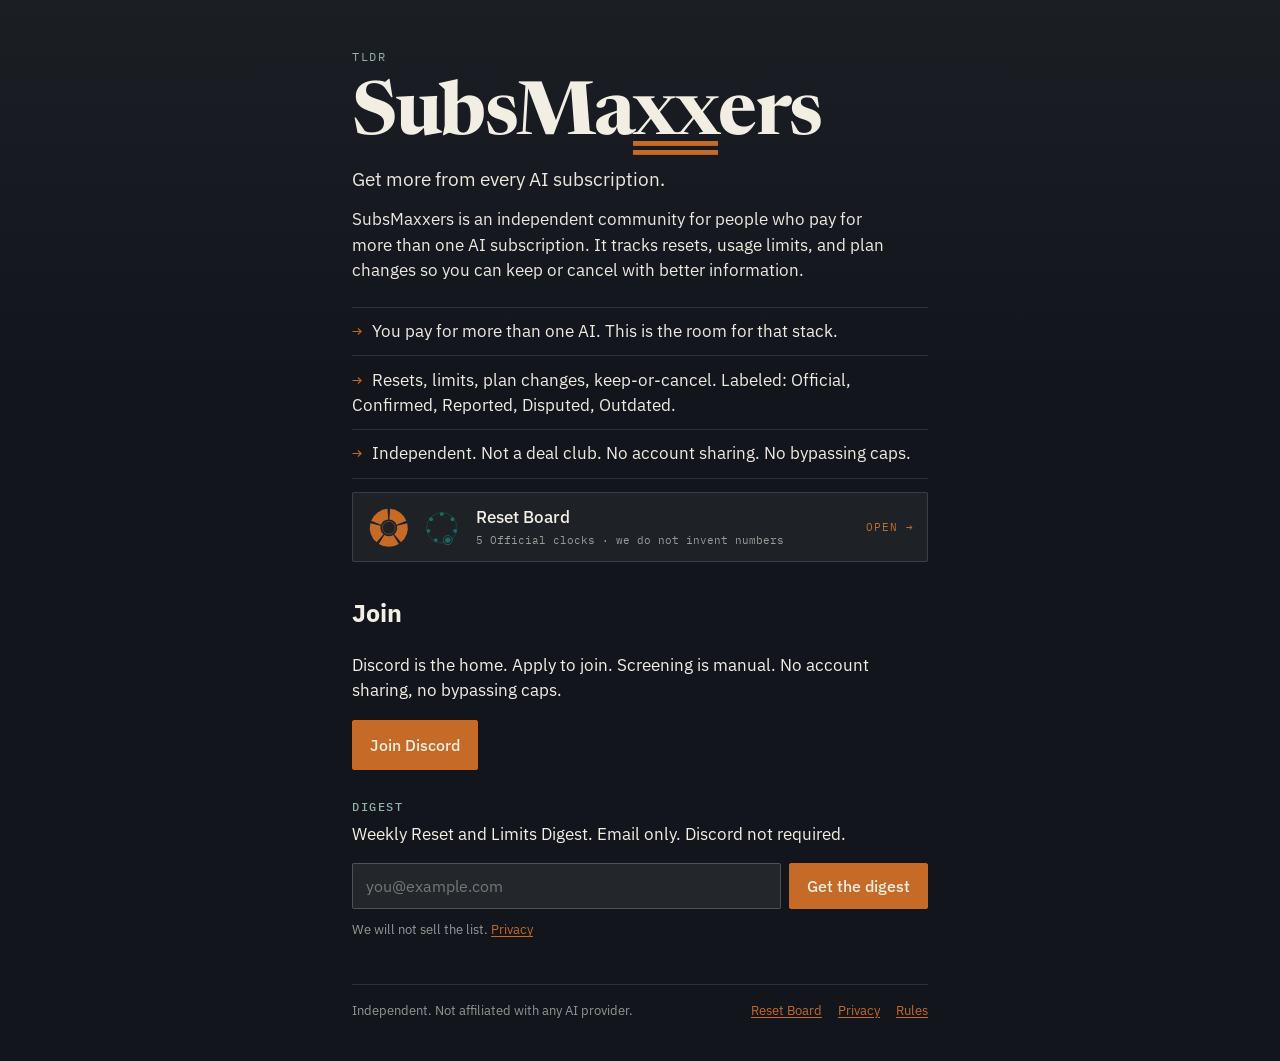
==== commit bf3bf08a: "Visual Reset Board — provider panels and clock graphics" ====
--- a/index.html
+++ b/index.html
@@ -110,8 +110,36 @@
       <li>You pay for more than one AI. This is the room for that stack.</li>
       <li>Resets, limits, plan changes, keep-or-cancel. Labeled: Official, Confirmed, Reported, Disputed, Outdated.</li>
       <li>Independent. Not a deal club. No account sharing. No bypassing caps.</li>
-      <li>Reset Board: Official usage-reset clocks, labeled and sourced. <a href="reset.html">Open the board</a></li>
     </ul>
+
+    <a class="board-teaser" href="reset.html">
+      <span class="board-teaser-viz" aria-hidden="true">
+        <svg viewBox="0 0 120 120">
+          <path fill="#C56A27" d="M63.49,10.12 A50,50 0 0 1 106.36,41.27 L80.40,51.76 A22,22 0 0 0 61.53,38.05 Z"/>
+          <path fill="#C56A27" d="M108.51,47.90 A50,50 0 0 1 92.14,98.30 L74.14,76.85 A22,22 0 0 0 81.35,54.68 Z"/>
+          <path fill="#C56A27" d="M86.50,102.40 A50,50 0 0 1 33.50,102.40 L48.34,78.66 A22,22 0 0 0 71.66,78.66 Z"/>
+          <path fill="#C56A27" d="M27.86,98.30 A50,50 0 0 1 11.49,47.90 L38.65,54.68 A22,22 0 0 0 45.86,76.85 Z"/>
+          <path fill="#C56A27" d="M13.64,41.27 A50,50 0 0 1 56.51,10.12 L58.47,38.05 A22,22 0 0 0 39.60,51.76 Z"/>
+          <circle cx="60" cy="60" r="17" fill="none" stroke="#C56A27" stroke-width="1.6" opacity="0.7"/>
+        </svg>
+        <svg viewBox="0 0 120 120">
+          <circle cx="60" cy="60" r="40" fill="none" stroke="#1A6B63" stroke-width="2.2" opacity="0.5"/>
+          <circle cx="60.00" cy="24.00" r="5" fill="#1A6B63"/>
+          <circle cx="88.15" cy="37.55" r="5" fill="#1A6B63"/>
+          <circle cx="95.10" cy="68.01" r="5" fill="#1A6B63"/>
+          <circle cx="75.62" cy="92.43" r="12" fill="none" stroke="#1A6B63" stroke-width="2.2"/>
+          <circle cx="75.62" cy="92.43" r="7" fill="#1A6B63"/>
+          <circle cx="44.38" cy="92.43" r="5" fill="#1A6B63"/>
+          <circle cx="24.90" cy="68.01" r="5" fill="#1A6B63"/>
+          <circle cx="31.85" cy="37.55" r="5" fill="#1A6B63"/>
+        </svg>
+      </span>
+      <span class="board-teaser-copy">
+        <strong>Reset Board</strong>
+        <span>5 Official clocks · we do not invent numbers</span>
+      </span>
+      <span class="board-teaser-go">Open →</span>
+    </a>
 
     <section id="join" aria-labelledby="join-title">
       <h2 id="join-title">Join</h2>
--- a/styles.css
+++ b/styles.css
@@ -282,44 +282,173 @@
 .footer-nav { display: flex; gap: 1rem; }
 .footer-inner .tagline { color: var(--graphite); margin: 0.3rem 0 0; }
 
-/* Reset Board (public) — extends home tokens, does not restyle inner pages */
+
+/* Homepage Reset Board teaser — keep TLDR width, do not dump the board */
+.tldr { margin-bottom: 0.85rem; }
+.board-teaser {
+  display: flex;
+  align-items: center;
+  gap: 0.75rem;
+  margin: 0 0 2rem;
+  padding: 0.7rem 0.8rem;
+  text-decoration: none;
+  color: var(--bone);
+  border: 1px solid color-mix(in srgb, var(--bone) 14%, transparent);
+  background: color-mix(in srgb, var(--bone) 5%, transparent);
+  border-radius: 2px;
+}
+.board-teaser:visited { color: var(--bone); }
+.board-teaser:hover {
+  border-color: color-mix(in srgb, var(--copper) 60%, transparent);
+  color: var(--bone);
+}
+.board-teaser-viz {
+  display: flex;
+  align-items: center;
+  gap: 0.45rem;
+  flex: 0 0 auto;
+}
+.board-teaser-viz svg {
+  width: 2.85rem;
+  height: 2.85rem;
+  display: block;
+}
+.board-teaser-copy {
+  display: flex;
+  flex-direction: column;
+  gap: 0.12rem;
+  min-width: 0;
+  flex: 1 1 auto;
+}
+.board-teaser-copy strong {
+  font-weight: 500;
+  color: var(--bone);
+}
+.board-teaser-copy span {
+  font-family: var(--font-mono);
+  font-size: 0.7rem;
+  color: color-mix(in srgb, var(--bone) 52%, var(--graphite));
+}
+.board-teaser-go {
+  font-family: var(--font-mono);
+  font-size: 0.68rem;
+  letter-spacing: 0.1em;
+  text-transform: uppercase;
+  color: var(--copper);
+  flex: 0 0 auto;
+}
+
+/* Reset Board — full-bleed live ops board. Homepage must not inherit this. */
 .reset-page {
-  align-items: flex-start;
-  padding-top: 2.25rem;
-}
-.reset-page .sheet {
-  width: min(44rem, 100%);
-}
-.reset-page .lede {
-  margin-bottom: 1rem;
-}
-.reset-page .independence {
-  margin: 0 0 1.35rem;
-  padding: 0.75rem 0 0.85rem;
+  display: block;
+  padding: 0;
+  background:
+    linear-gradient(180deg, rgba(243, 238, 228, 0.035), transparent 28%),
+    var(--ink);
+}
+.reset-topbar {
+  position: sticky;
+  top: 0;
+  z-index: 20;
+  border-bottom: 1px solid color-mix(in srgb, var(--bone) 12%, transparent);
+  background: color-mix(in srgb, var(--ink) 92%, transparent);
+  backdrop-filter: blur(8px);
+}
+.reset-topbar-inner {
+  max-width: 72rem;
+  margin: 0 auto;
+  padding: 0.42rem 1.15rem;
+  display: flex;
+  align-items: center;
+  justify-content: space-between;
+  gap: 0.75rem;
+}
+.reset-status {
+  display: flex;
+  flex-wrap: wrap;
+  align-items: center;
+  gap: 0.4rem 0.55rem;
+  margin: 0;
+  font-family: var(--font-mono);
+  font-size: 0.68rem;
+  letter-spacing: 0.1em;
+  text-transform: uppercase;
+  color: color-mix(in srgb, var(--bone) 62%, var(--mist));
+}
+.reset-status > span:first-child { color: var(--copper); }
+.dot-live {
+  width: 0.45rem;
+  height: 0.45rem;
+  border-radius: 50%;
+  background: var(--teal);
+  box-shadow: 0 0 0 0 color-mix(in srgb, var(--teal) 70%, transparent);
+  animation: live-pulse 2.2s ease-out infinite;
+}
+.live-word { color: var(--teal); }
+@keyframes live-pulse {
+  0% { box-shadow: 0 0 0 0 color-mix(in srgb, var(--teal) 55%, transparent); }
+  70% { box-shadow: 0 0 0 0.45rem transparent; }
+  100% { box-shadow: 0 0 0 0 transparent; }
+}
+@media (prefers-reduced-motion: reduce) {
+  .dot-live { animation: none; }
+}
+.reset-home {
+  font-family: var(--font-mono);
+  font-size: 0.68rem;
+  letter-spacing: 0.08em;
+  text-transform: uppercase;
+  text-decoration: none;
+  color: var(--copper);
+  white-space: nowrap;
+}
+.reset-home:visited { color: var(--copper); }
+
+.board-wrap {
+  width: 100%;
+  max-width: 72rem;
+  margin: 0 auto;
+  padding: 1.1rem 1.15rem 2.4rem;
+}
+
+.reset-ident {
+  display: flex;
+  flex-wrap: wrap;
+  align-items: baseline;
+  gap: 0.35rem 1rem;
+  margin: 0 0 0.85rem;
+}
+.reset-page .wordmark {
+  font-size: 1.55rem;
+  color: var(--bone);
+}
+.reset-ident .one-line {
+  margin: 0;
+  font-size: 0.92rem;
+  color: color-mix(in srgb, var(--bone) 68%, var(--mist));
+}
+
+.reset-page .legend {
+  display: flex;
+  flex-wrap: wrap;
+  gap: 0.35rem 0.9rem;
+  margin: 0 0 1.15rem;
+  padding: 0.5rem 0;
+  list-style: none;
   border-top: 1px solid color-mix(in srgb, var(--bone) 12%, transparent);
   border-bottom: 1px solid color-mix(in srgb, var(--bone) 12%, transparent);
-  color: color-mix(in srgb, var(--bone) 78%, var(--mist));
-  font-size: 0.95rem;
-}
-.reset-page .independence strong { color: var(--bone); font-weight: 500; }
-
-.reset-page .legend {
-  margin: 0 0 1.5rem;
+}
+.reset-page .legend li {
+  display: inline-flex;
+  align-items: center;
+  gap: 0.35rem;
   padding: 0;
-  list-style: none;
-}
-.reset-page .legend li {
-  display: flex;
-  gap: 0.65rem;
-  align-items: baseline;
-  padding: 0.28rem 0;
-  font-size: 0.92rem;
-  color: color-mix(in srgb, var(--bone) 78%, var(--mist));
+  font-size: 0.72rem;
+  color: color-mix(in srgb, var(--bone) 58%, var(--graphite));
 }
 .reset-page .badge {
-  flex: 0 0 7.4rem;
-  font-family: var(--font-mono);
-  font-size: 0.68rem;
+  font-family: var(--font-mono);
+  font-size: 0.62rem;
   letter-spacing: 0.08em;
   font-weight: 500;
   text-transform: uppercase;
@@ -329,29 +458,6 @@
 .reset-page .badge-reported { color: var(--copper); }
 .reset-page .badge-disputed { color: color-mix(in srgb, var(--copper) 70%, var(--bone)); }
 .reset-page .badge-outdated { color: color-mix(in srgb, var(--bone) 45%, var(--graphite)); }
-
-.reset-page .board-head {
-  display: flex;
-  justify-content: space-between;
-  align-items: baseline;
-  gap: 0.75rem;
-  margin: 0 0 0.65rem;
-}
-.reset-page .board-head h2 {
-  font-family: var(--font-mono);
-  font-size: 0.72rem;
-  letter-spacing: 0.14em;
-  text-transform: uppercase;
-  font-weight: 500;
-  color: color-mix(in srgb, var(--bone) 55%, var(--teal));
-  margin: 0;
-}
-.reset-page .board-count {
-  font-family: var(--font-mono);
-  font-size: 0.72rem;
-  color: color-mix(in srgb, var(--bone) 48%, var(--graphite));
-  margin: 0;
-}
 
 .reset-page .reset-empty {
   margin: 0 0 1.5rem;
@@ -361,78 +467,199 @@
   color: color-mix(in srgb, var(--bone) 78%, var(--mist));
 }
 
-.reset-page .reset-list {
+.board-grid {
+  display: grid;
+  grid-template-columns: repeat(3, minmax(0, 1fr));
+  gap: 0.85rem;
+}
+.panel-hero { grid-column: 1 / -1; }
+
+.board-panel {
   display: flex;
   flex-direction: column;
-  gap: 1rem;
-  margin: 0 0 0.5rem;
-}
-.reset-page .reset-card {
-  padding: 0.95rem 0 1.05rem;
-  border-top: 1px solid color-mix(in srgb, var(--bone) 12%, transparent);
-}
-.reset-page .reset-card:last-child {
-  border-bottom: 1px solid color-mix(in srgb, var(--bone) 12%, transparent);
-}
-.reset-page .reset-card-top {
-  display: flex;
-  flex-wrap: wrap;
-  align-items: baseline;
-  justify-content: space-between;
-  gap: 0.35rem 0.75rem;
-  margin: 0 0 0.45rem;
-}
-.reset-page .reset-card h3 {
+  min-width: 0;
+  background: color-mix(in srgb, var(--bone) 4.5%, transparent);
+  border: 1px solid color-mix(in srgb, var(--bone) 12%, transparent);
+  border-radius: 2px;
+}
+.panel-hero {
+  border-color: color-mix(in srgb, var(--copper) 32%, color-mix(in srgb, var(--bone) 10%, transparent));
+  box-shadow: inset 3px 0 0 var(--copper);
+}
+
+.panel-head {
+  display: flex;
+  align-items: center;
+  gap: 0.7rem;
+  padding: 0.75rem 0.85rem 0.65rem;
+  border-bottom: 1px solid color-mix(in srgb, var(--bone) 10%, transparent);
+}
+.tile {
+  flex: 0 0 auto;
+  width: 2.45rem;
+  height: 2.45rem;
+  display: grid;
+  place-items: center;
+  font-family: var(--font-mono);
+  font-size: 0.82rem;
+  font-weight: 500;
+  letter-spacing: 0.04em;
+  border: 1px solid var(--copper);
+  color: var(--ink);
+  background: var(--copper);
+}
+.tile-gm {
+  color: var(--teal);
+  border-color: var(--teal);
+  background: color-mix(in srgb, var(--teal) 14%, transparent);
+}
+.tile-cp {
+  color: var(--copper);
+  border-color: color-mix(in srgb, var(--bone) 28%, transparent);
+  background: transparent;
+}
+.tile-cr {
+  color: var(--bone);
+  border-color: var(--copper);
+  background: color-mix(in srgb, var(--copper) 12%, transparent);
+}
+.panel-id { min-width: 0; flex: 1 1 auto; }
+.panel-head h3 {
+  margin: 0;
   font-family: var(--font-sans);
-  font-size: 1.05rem;
+  font-size: 1.15rem;
   font-weight: 500;
-  margin: 0;
-  color: var(--bone);
-  flex: 1 1 16rem;
-}
-.reset-page .reset-card .badge { flex-basis: auto; }
-
-.reset-page .reset-meta {
+  letter-spacing: 0.01em;
+  color: var(--bone);
+}
+.panel-plan {
+  margin: 0.08rem 0 0;
+  font-family: var(--font-mono);
+  font-size: 0.68rem;
+  letter-spacing: 0.04em;
+  color: color-mix(in srgb, var(--bone) 55%, var(--graphite));
+}
+.panel-meta {
+  display: flex;
+  flex-direction: column;
+  align-items: flex-end;
+  gap: 0.2rem;
+  flex: 0 0 auto;
+}
+.board-panel .badge-official {
+  color: var(--ink);
+  background: var(--copper);
+  padding: 0.12rem 0.38rem;
+}
+.panel-meta time {
+  font-family: var(--font-mono);
+  font-size: 0.68rem;
+  color: color-mix(in srgb, var(--bone) 48%, var(--graphite));
+}
+
+.clock-row {
   display: grid;
-  grid-template-columns: repeat(2, minmax(0, 1fr));
-  gap: 0.35rem 1rem;
-  margin: 0 0 0.7rem;
-}
-.reset-page .reset-meta div { min-width: 0; }
-.reset-page .reset-meta dt {
+  grid-template-columns: 1fr;
+  gap: 0.65rem;
+  padding: 0.75rem;
+  flex: 1 1 auto;
+}
+.claude-clocks {
+  grid-template-columns: 1fr 1fr;
+}
+
+.clock-cell {
+  display: flex;
+  flex-direction: column;
+  align-items: center;
+  text-align: center;
+  gap: 0.35rem;
+  padding: 0.85rem 0.7rem 0.75rem;
+  background: color-mix(in srgb, var(--ink) 45%, transparent);
+  border: 1px solid color-mix(in srgb, var(--bone) 8%, transparent);
+  min-width: 0;
+}
+.clock-kicker {
+  margin: 0;
+  font-family: var(--font-mono);
+  font-size: 0.62rem;
+  letter-spacing: 0.14em;
+  text-transform: uppercase;
+  color: var(--copper);
+}
+.kicker-teal { color: var(--teal); }
+.clock-svg {
+  width: 8.6rem;
+  height: 8.6rem;
+  display: block;
+  margin: 0.15rem 0 0.1rem;
+}
+.clock-cal { width: 6.6rem; height: 7.8rem; }
+.clock-label {
+  margin: 0.15rem 0 0;
+  font-family: var(--font-mono);
+  font-size: 0.78rem;
+  line-height: 1.35;
+  color: var(--bone);
+  max-width: 16rem;
+}
+.clock-source {
   font-family: var(--font-mono);
   font-size: 0.68rem;
   letter-spacing: 0.08em;
   text-transform: uppercase;
-  color: color-mix(in srgb, var(--bone) 48%, var(--teal));
-  margin: 0;
-}
-.reset-page .reset-meta dd {
-  margin: 0.1rem 0 0;
-  color: color-mix(in srgb, var(--bone) 88%, var(--mist));
-  font-size: 0.95rem;
-}
-.reset-page .reset-fact {
-  margin: 0 0 0.55rem;
-  color: var(--bone);
-}
-.reset-page .reset-quote {
-  margin: 0;
-  padding: 0.55rem 0 0 0.85rem;
+  text-decoration: none;
+  color: var(--copper);
+}
+.clock-source:visited { color: var(--copper); }
+
+.clock-quote {
+  width: 100%;
+  margin-top: 0.25rem;
+  text-align: left;
+}
+.clock-quote summary {
+  cursor: pointer;
+  list-style: none;
+  font-family: var(--font-mono);
+  font-size: 0.62rem;
+  letter-spacing: 0.12em;
+  text-transform: uppercase;
+  color: color-mix(in srgb, var(--copper) 80%, var(--bone));
+  text-align: center;
+}
+.clock-quote summary::-webkit-details-marker { display: none; }
+.clock-quote summary::before { content: "+ "; }
+.clock-quote[open] summary::before { content: "– "; }
+.clock-quote blockquote {
+  margin: 0.45rem 0 0;
+  padding: 0.5rem 0.65rem;
   border-left: 2px solid var(--copper);
+  background: color-mix(in srgb, var(--bone) 4%, transparent);
   color: color-mix(in srgb, var(--bone) 78%, var(--mist));
-  font-size: 0.95rem;
-}
-.reset-page .reset-quote p { margin: 0 0 0.35rem; }
-.reset-page .reset-quote footer {
-  font-family: var(--font-mono);
-  font-size: 0.72rem;
+  font-size: 0.88rem;
+}
+.clock-quote blockquote p { margin: 0 0 0.35rem; }
+.clock-quote footer {
+  font-family: var(--font-mono);
+  font-size: 0.68rem;
   color: color-mix(in srgb, var(--bone) 50%, var(--graphite));
 }
-.reset-page .reset-quote footer a { color: var(--copper); }
-
-@media (max-width: 36rem) {
-  .reset-page .reset-meta { grid-template-columns: 1fr; }
-}
-
-.reset-page .foot { margin-top: 2rem; }
+.clock-quote footer a { color: var(--copper); }
+
+.reset-page .foot { margin-top: 1.6rem; }
+
+@media (max-width: 980px) {
+  .board-grid { grid-template-columns: 1fr 1fr; }
+  .panel-hero { grid-column: 1 / -1; }
+}
+@media (max-width: 720px) {
+  .board-grid { grid-template-columns: 1fr; }
+}
+@media (max-width: 520px) {
+  .claude-clocks { grid-template-columns: 1fr; }
+  .reset-page .wordmark { font-size: 1.35rem; }
+  .reset-ident { flex-direction: column; align-items: flex-start; gap: 0.2rem; }
+  .clock-svg { width: 9.2rem; height: 9.2rem; }
+  .clock-cal { width: 7rem; height: 8.3rem; }
+}
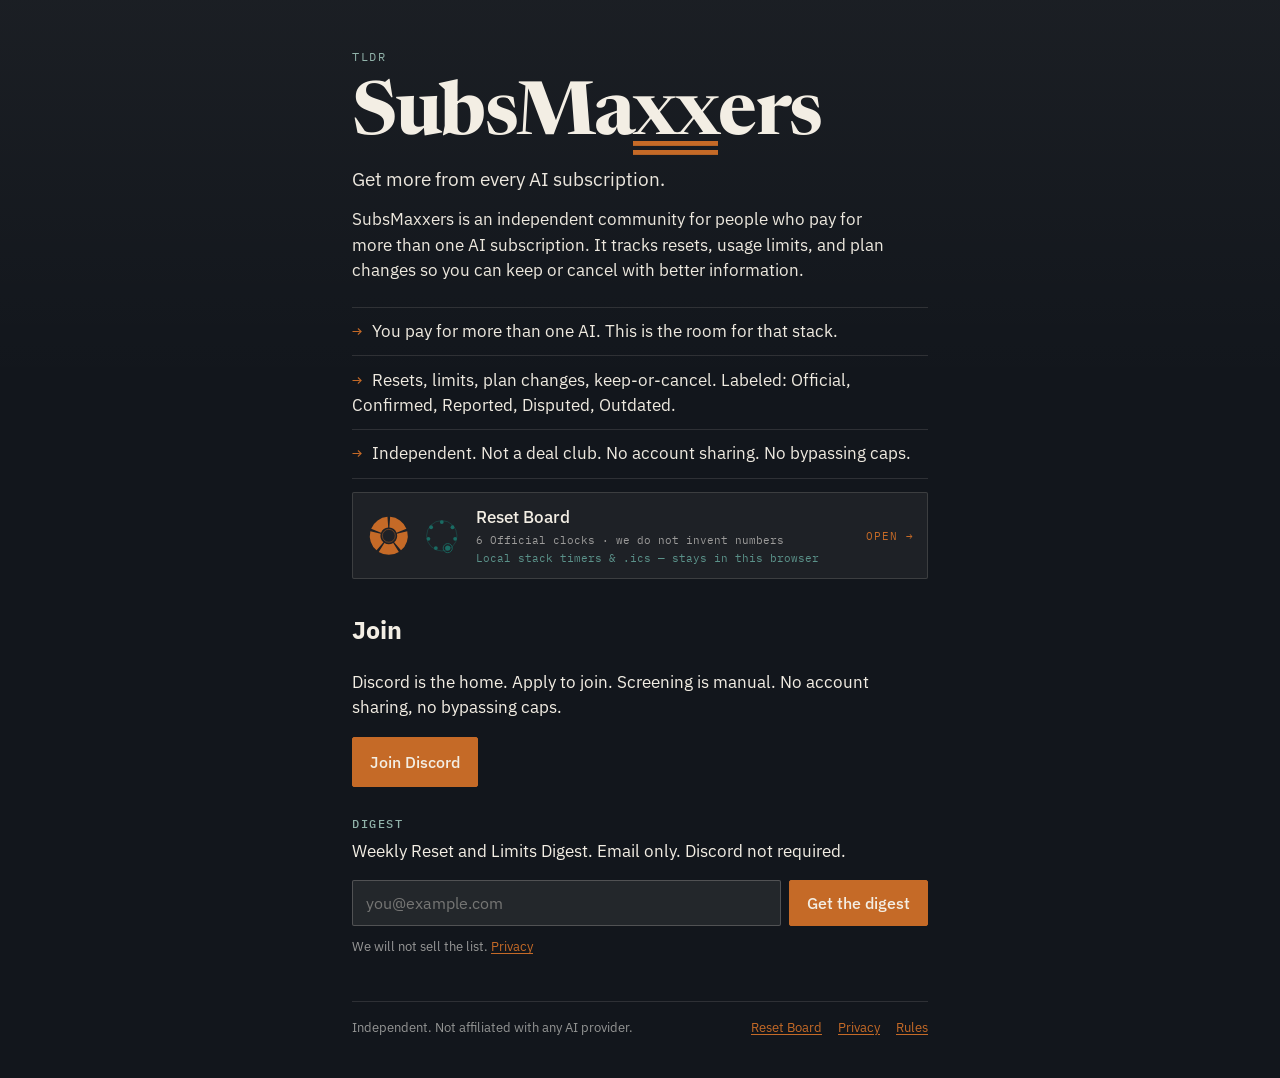
==== commit 2a37ac4c: "Ship my-stack time-til-reset timers on Reset Board" ====
--- a/index.html
+++ b/index.html
@@ -136,7 +136,8 @@
       </span>
       <span class="board-teaser-copy">
         <strong>Reset Board</strong>
-        <span>5 Official clocks · we do not invent numbers</span>
+        <span>6 Official clocks · we do not invent numbers</span>
+        <span class="teaser-extra">Local stack timers &amp; .ics — stays in this browser</span>
       </span>
       <span class="board-teaser-go">Open →</span>
     </a>
--- a/styles.css
+++ b/styles.css
@@ -393,6 +393,12 @@
 @media (prefers-reduced-motion: reduce) {
   .dot-live { animation: none; }
 }
+.reset-top-nav {
+  display: flex;
+  flex-wrap: wrap;
+  align-items: center;
+  gap: 0.85rem;
+}
 .reset-home {
   font-family: var(--font-mono);
   font-size: 0.68rem;
@@ -522,6 +528,11 @@
   color: var(--bone);
   border-color: var(--copper);
   background: color-mix(in srgb, var(--copper) 12%, transparent);
+}
+.tile-gk {
+  color: var(--bone);
+  border-color: var(--teal);
+  background: color-mix(in srgb, var(--teal) 12%, transparent);
 }
 .panel-id { min-width: 0; flex: 1 1 auto; }
 .panel-head h3 {
@@ -663,3 +674,278 @@
   .clock-svg { width: 9.2rem; height: 9.2rem; }
   .clock-cal { width: 7rem; height: 8.3rem; }
 }
+
+/* My stack / local timers / playbook / next — Reset Board product */
+.change-banner {
+  margin: 0 0 0.85rem;
+  padding: 0.55rem 0.75rem;
+  font-family: var(--font-mono);
+  font-size: 0.72rem;
+  letter-spacing: 0.06em;
+  text-transform: uppercase;
+  color: var(--ink);
+  background: var(--teal);
+  border-radius: 2px;
+}
+.stack-live {
+  min-height: 0;
+  margin: 0 0 0.65rem;
+  font-family: var(--font-mono);
+  font-size: 0.78rem;
+  color: var(--copper);
+}
+.stack-live:empty { display: none; }
+
+.stack-strip {
+  margin: 0 0 1.15rem;
+  padding: 0.85rem 0.9rem 0.75rem;
+  border: 1px solid color-mix(in srgb, var(--bone) 12%, transparent);
+  background: color-mix(in srgb, var(--bone) 4.5%, transparent);
+  border-radius: 2px;
+}
+.stack-strip-head {
+  display: flex;
+  flex-wrap: wrap;
+  align-items: baseline;
+  justify-content: space-between;
+  gap: 0.35rem 1rem;
+  margin: 0 0 0.7rem;
+}
+.stack-strip-head h2 {
+  margin: 0;
+  font-family: var(--font-mono);
+  font-size: 0.68rem;
+  font-weight: 500;
+  letter-spacing: 0.14em;
+  text-transform: uppercase;
+  color: var(--copper);
+}
+.stack-strip-head p {
+  margin: 0;
+  font-size: 0.78rem;
+  color: color-mix(in srgb, var(--bone) 58%, var(--graphite));
+}
+.stack-toggles {
+  display: flex;
+  flex-wrap: wrap;
+  gap: 0.45rem;
+}
+.stack-toggle {
+  display: inline-flex;
+  align-items: center;
+  gap: 0.4rem;
+  margin: 0;
+  padding: 0.28rem 0.55rem 0.28rem 0.28rem;
+  border: 1px solid color-mix(in srgb, var(--bone) 16%, transparent);
+  background: transparent;
+  color: color-mix(in srgb, var(--bone) 70%, var(--mist));
+  cursor: pointer;
+  border-radius: 2px;
+  font-family: var(--font-sans);
+  font-size: 0.88rem;
+}
+.stack-toggle .tile {
+  width: 1.85rem;
+  height: 1.85rem;
+  font-size: 0.68rem;
+  opacity: 0.55;
+}
+.stack-toggle.is-on {
+  border-color: color-mix(in srgb, var(--copper) 55%, transparent);
+  color: var(--bone);
+  background: color-mix(in srgb, var(--copper) 10%, transparent);
+}
+.stack-toggle.is-on .tile { opacity: 1; }
+.stack-toggle:focus-visible {
+  outline: 2px solid var(--copper);
+  outline-offset: 2px;
+}
+.stack-notify-row {
+  display: flex;
+  align-items: center;
+  gap: 0.45rem;
+  margin: 0.7rem 0 0;
+  font-size: 0.78rem;
+  color: color-mix(in srgb, var(--bone) 62%, var(--graphite));
+}
+.stack-notify-row input { accent-color: var(--teal); }
+.stack-next-link {
+  font-family: var(--font-mono);
+  font-size: 0.68rem;
+  letter-spacing: 0.08em;
+  text-transform: uppercase;
+  text-decoration: none;
+}
+
+.board-panel:not(.in-stack) .clock-tools { display: none; }
+
+.clock-tools {
+  width: 100%;
+  margin-top: 0.45rem;
+  padding-top: 0.55rem;
+  border-top: 1px solid color-mix(in srgb, var(--bone) 10%, transparent);
+  text-align: left;
+}
+.tool-kicker {
+  margin: 0 0 0.35rem;
+  font-family: var(--font-mono);
+  font-size: 0.62rem;
+  letter-spacing: 0.12em;
+  text-transform: uppercase;
+  color: var(--teal);
+}
+.session-status, .session-countdown {
+  margin: 0 0 0.25rem;
+  font-family: var(--font-mono);
+  font-size: 0.78rem;
+  color: var(--bone);
+}
+.session-countdown { color: var(--copper); }
+.tool-actions {
+  display: flex;
+  flex-wrap: wrap;
+  gap: 0.35rem;
+  margin: 0.4rem 0 0.2rem;
+}
+.tool-btn {
+  font-family: var(--font-sans);
+  font-size: 0.82rem;
+  font-weight: 500;
+  padding: 0.42rem 0.65rem;
+  border: 1px solid var(--copper);
+  background: var(--copper);
+  color: var(--bone);
+  border-radius: 2px;
+  cursor: pointer;
+}
+.tool-btn:hover { background: #8F4A1A; border-color: #8F4A1A; }
+.tool-btn-quiet {
+  background: transparent;
+  color: var(--copper);
+}
+.tool-btn-quiet:hover {
+  background: color-mix(in srgb, var(--copper) 14%, transparent);
+  border-color: var(--copper);
+  color: var(--bone);
+}
+.tool-btn:disabled {
+  opacity: 0.4;
+  cursor: not-allowed;
+}
+.tool-label {
+  display: flex;
+  flex-direction: column;
+  gap: 0.3rem;
+  font-size: 0.78rem;
+  color: color-mix(in srgb, var(--bone) 72%, var(--mist));
+}
+.tool-datetime {
+  font-family: var(--font-mono);
+  font-size: 0.82rem;
+  padding: 0.4rem 0.5rem;
+  border: 1px solid color-mix(in srgb, var(--bone) 22%, transparent);
+  background: color-mix(in srgb, var(--bone) 8%, transparent);
+  color: var(--bone);
+  border-radius: 2px;
+  color-scheme: dark;
+}
+.tool-datetime:focus {
+  outline: 2px solid var(--copper);
+  outline-offset: 2px;
+}
+.tool-fine {
+  margin: 0.35rem 0 0;
+  font-size: 0.72rem;
+  color: color-mix(in srgb, var(--bone) 48%, var(--graphite));
+}
+
+.playbook {
+  margin: 1.15rem 0 0;
+  padding: 0.9rem 0.95rem;
+  border: 1px solid color-mix(in srgb, var(--copper) 40%, transparent);
+  background: color-mix(in srgb, var(--copper) 8%, transparent);
+  border-radius: 2px;
+  box-shadow: inset 3px 0 0 var(--copper);
+}
+.playbook h2 {
+  margin: 0 0 0.35rem;
+  font-family: var(--font-mono);
+  font-size: 0.68rem;
+  font-weight: 500;
+  letter-spacing: 0.14em;
+  text-transform: uppercase;
+  color: var(--copper);
+}
+.playbook-lede {
+  margin: 0 0 0.55rem;
+  font-size: 0.88rem;
+  color: color-mix(in srgb, var(--bone) 78%, var(--mist));
+}
+.playbook-list {
+  margin: 0;
+  padding: 0;
+  list-style: none;
+}
+.playbook-list li {
+  padding: 0.4rem 0;
+  border-top: 1px solid color-mix(in srgb, var(--bone) 10%, transparent);
+  color: color-mix(in srgb, var(--bone) 86%, var(--mist));
+  font-size: 0.92rem;
+}
+.playbook-list li::before {
+  content: "→ ";
+  font-family: var(--font-mono);
+  color: var(--copper);
+}
+
+.next-page .board-wrap { max-width: 40rem; }
+.next-list {
+  margin: 0;
+  padding: 0;
+  list-style: none;
+  border-top: 1px solid color-mix(in srgb, var(--bone) 12%, transparent);
+}
+.next-item {
+  padding: 0.95rem 0;
+  border-bottom: 1px solid color-mix(in srgb, var(--bone) 12%, transparent);
+}
+.next-item-head {
+  display: flex;
+  align-items: center;
+  gap: 0.6rem;
+  margin: 0 0 0.35rem;
+}
+.next-item-head h2 {
+  margin: 0;
+  font-family: var(--font-sans);
+  font-size: 1.15rem;
+  font-weight: 500;
+  color: var(--bone);
+}
+.next-when {
+  margin: 0 0 0.3rem;
+  font-family: var(--font-mono);
+  font-size: 0.88rem;
+  color: var(--copper);
+}
+.next-source {
+  margin: 0;
+  font-size: 0.88rem;
+  color: color-mix(in srgb, var(--bone) 68%, var(--mist));
+}
+.next-empty {
+  margin: 0 0 1rem;
+  padding: 0.9rem 0;
+  border-top: 1px solid color-mix(in srgb, var(--bone) 12%, transparent);
+  border-bottom: 1px solid color-mix(in srgb, var(--bone) 12%, transparent);
+  color: color-mix(in srgb, var(--bone) 78%, var(--mist));
+}
+.next-fine {
+  margin: 1.15rem 0 0;
+  font-size: 0.82rem;
+  color: color-mix(in srgb, var(--bone) 50%, var(--graphite));
+}
+
+.board-teaser-copy .teaser-extra {
+  color: color-mix(in srgb, var(--teal) 70%, var(--bone));
+}
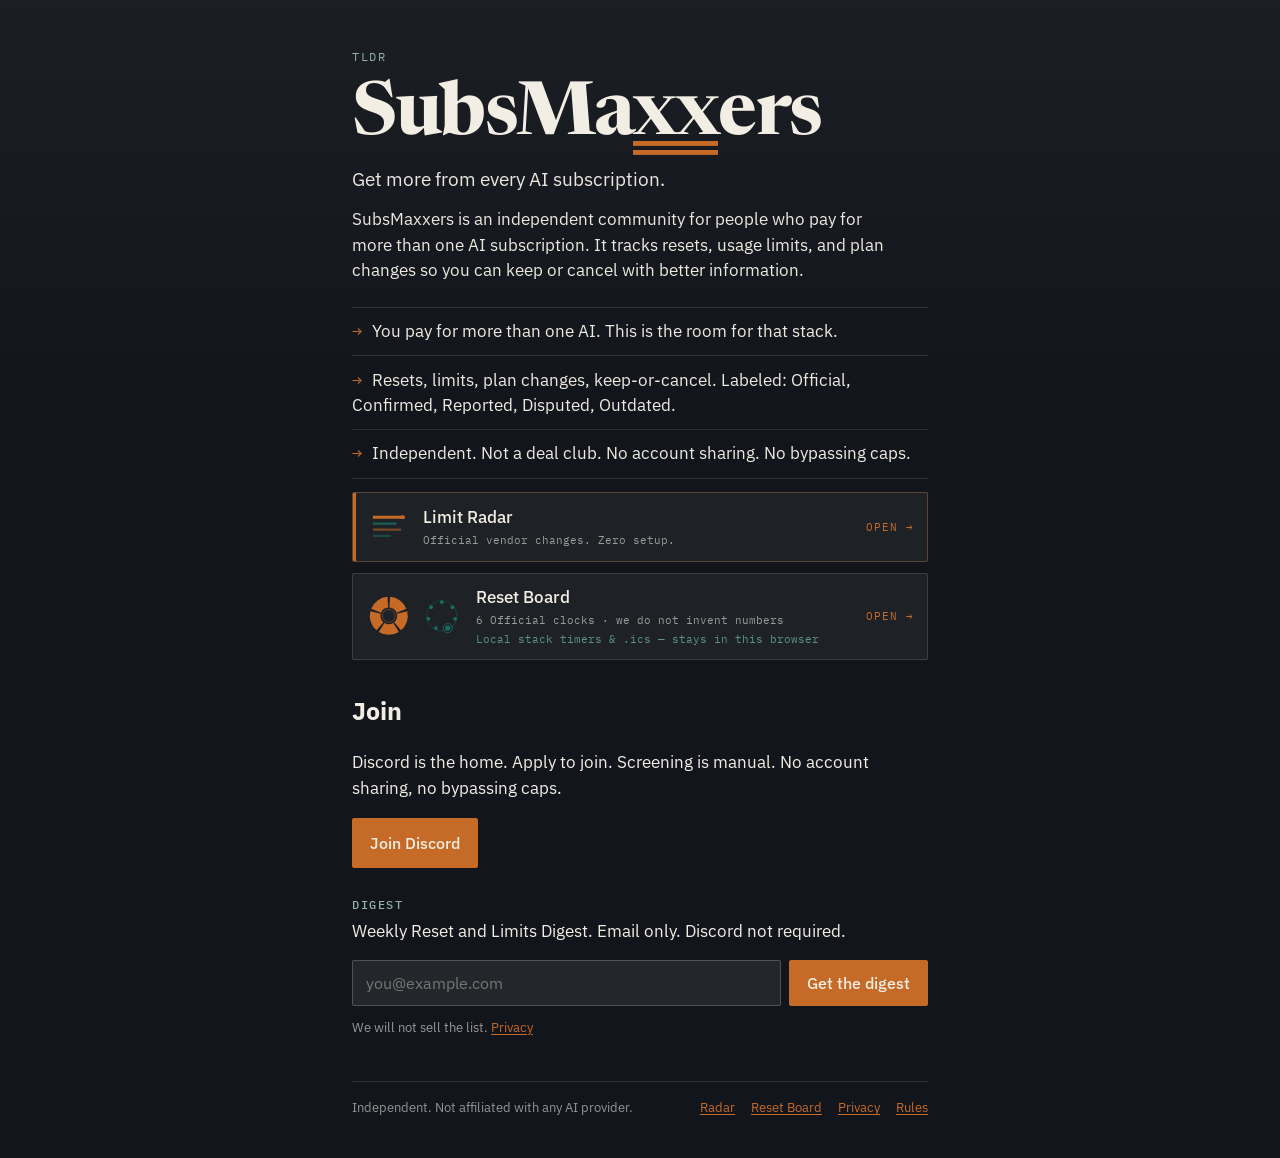
==== commit 346e253f: "Add Limit Radar — Official vendor changes, zero setup" ====
--- a/index.html
+++ b/index.html
@@ -112,6 +112,23 @@
       <li>Independent. Not a deal club. No account sharing. No bypassing caps.</li>
     </ul>
 
+    <a class="board-teaser radar-teaser" href="radar.html">
+      <span class="board-teaser-viz" aria-hidden="true">
+        <svg viewBox="0 0 120 120">
+          <rect x="18" y="28" width="84" height="8" rx="1" fill="#C56A27"/>
+          <rect x="18" y="46" width="62" height="6" rx="1" fill="#1A6B63" opacity="0.85"/>
+          <rect x="18" y="62" width="74" height="6" rx="1" fill="#C56A27" opacity="0.55"/>
+          <rect x="18" y="78" width="48" height="6" rx="1" fill="#1A6B63" opacity="0.55"/>
+          <circle cx="96" cy="32" r="5" fill="#C56A27"/>
+        </svg>
+      </span>
+      <span class="board-teaser-copy">
+        <strong>Limit Radar</strong>
+        <span>Official vendor changes. Zero setup.</span>
+      </span>
+      <span class="board-teaser-go">Open →</span>
+    </a>
+
     <a class="board-teaser" href="reset.html">
       <span class="board-teaser-viz" aria-hidden="true">
         <svg viewBox="0 0 120 120">
@@ -165,6 +182,7 @@
     <footer class="foot">
       <span>Independent. Not affiliated with any AI provider.</span>
       <nav>
+        <a href="radar.html">Radar</a>
         <a href="reset.html">Reset Board</a>
         <a href="privacy.html">Privacy</a>
         <a href="guidelines.html">Rules</a>
--- a/styles.css
+++ b/styles.css
@@ -473,41 +473,42 @@
   color: color-mix(in srgb, var(--bone) 78%, var(--mist));
 }
 
-.board-grid {
-  display: grid;
-  grid-template-columns: repeat(3, minmax(0, 1fr));
-  gap: 0.85rem;
-}
-.panel-hero { grid-column: 1 / -1; }
-
-.board-panel {
+.board-list {
+  display: flex;
+  flex-direction: column;
+  gap: 0.55rem;
+}
+
+.reset-row {
   display: flex;
   flex-direction: column;
   min-width: 0;
   background: color-mix(in srgb, var(--bone) 4.5%, transparent);
   border: 1px solid color-mix(in srgb, var(--bone) 12%, transparent);
   border-radius: 2px;
-}
-.panel-hero {
-  border-color: color-mix(in srgb, var(--copper) 32%, color-mix(in srgb, var(--bone) 10%, transparent));
+  padding: 0;
+}
+
+.reset-row[data-provider="claude"] {
+  border-color: color-mix(in srgb, var(--copper) 28%, color-mix(in srgb, var(--bone) 10%, transparent));
   box-shadow: inset 3px 0 0 var(--copper);
 }
 
-.panel-head {
-  display: flex;
-  align-items: center;
-  gap: 0.7rem;
-  padding: 0.75rem 0.85rem 0.65rem;
+.row-head {
+  display: flex;
+  align-items: center;
+  gap: 0.65rem;
+  padding: 0.55rem 0.75rem 0.5rem;
   border-bottom: 1px solid color-mix(in srgb, var(--bone) 10%, transparent);
 }
 .tile {
   flex: 0 0 auto;
-  width: 2.45rem;
-  height: 2.45rem;
+  width: 2.1rem;
+  height: 2.1rem;
   display: grid;
   place-items: center;
   font-family: var(--font-mono);
-  font-size: 0.82rem;
+  font-size: 0.72rem;
   font-weight: 500;
   letter-spacing: 0.04em;
   border: 1px solid var(--copper);
@@ -534,99 +535,124 @@
   border-color: var(--teal);
   background: color-mix(in srgb, var(--teal) 12%, transparent);
 }
-.panel-id { min-width: 0; flex: 1 1 auto; }
-.panel-head h3 {
+.row-id { min-width: 0; flex: 1 1 auto; }
+.row-head h3 {
   margin: 0;
   font-family: var(--font-sans);
-  font-size: 1.15rem;
+  font-size: 1rem;
   font-weight: 500;
   letter-spacing: 0.01em;
   color: var(--bone);
-}
-.panel-plan {
+  display: flex;
+  flex-wrap: wrap;
+  align-items: baseline;
+  gap: 0.25rem 0.4rem;
+}
+.row-sep {
+  color: color-mix(in srgb, var(--bone) 35%, var(--graphite));
+  font-weight: 400;
+}
+.row-kind {
+  font-family: var(--font-mono);
+  font-size: 0.62rem;
+  letter-spacing: 0.14em;
+  text-transform: uppercase;
+  color: var(--copper);
+  font-weight: 500;
+}
+.kicker-teal { color: var(--teal); }
+.row-plan {
   margin: 0.08rem 0 0;
   font-family: var(--font-mono);
-  font-size: 0.68rem;
+  font-size: 0.66rem;
   letter-spacing: 0.04em;
   color: color-mix(in srgb, var(--bone) 55%, var(--graphite));
 }
-.panel-meta {
+.row-meta {
   display: flex;
   flex-direction: column;
   align-items: flex-end;
-  gap: 0.2rem;
+  gap: 0.15rem;
   flex: 0 0 auto;
 }
-.board-panel .badge-official {
+.reset-row .badge-official {
   color: var(--ink);
   background: var(--copper);
   padding: 0.12rem 0.38rem;
 }
-.panel-meta time {
+.row-meta time {
+  font-family: var(--font-mono);
+  font-size: 0.66rem;
+  color: color-mix(in srgb, var(--bone) 48%, var(--graphite));
+}
+
+.row-hero {
+  padding: 0.55rem 0.75rem 0.35rem;
+}
+.row-countdown {
+  margin: 0;
+  font-family: var(--font-mono);
+  font-size: 1.55rem;
+  font-weight: 500;
+  letter-spacing: 0.04em;
+  line-height: 1.15;
+  color: var(--bone);
+  font-variant-numeric: tabular-nums;
+}
+.row-progress {
+  margin: 0.45rem 0 0.2rem;
+  height: 0.38rem;
+  border-radius: 999px;
+  background: color-mix(in srgb, var(--bone) 10%, transparent);
+  border: 1px solid color-mix(in srgb, var(--bone) 12%, transparent);
+  overflow: hidden;
+}
+.row-progress-fill {
+  height: 100%;
+  width: 0%;
+  background: linear-gradient(90deg, var(--teal), var(--copper));
+  border-radius: inherit;
+  transition: width 0.35s linear;
+}
+.row-hint {
+  margin: 0.15rem 0 0;
   font-family: var(--font-mono);
   font-size: 0.68rem;
-  color: color-mix(in srgb, var(--bone) 48%, var(--graphite));
-}
-
-.clock-row {
-  display: grid;
-  grid-template-columns: 1fr;
-  gap: 0.65rem;
-  padding: 0.75rem;
-  flex: 1 1 auto;
-}
-.claude-clocks {
-  grid-template-columns: 1fr 1fr;
-}
-
-.clock-cell {
-  display: flex;
-  flex-direction: column;
-  align-items: center;
-  text-align: center;
-  gap: 0.35rem;
-  padding: 0.85rem 0.7rem 0.75rem;
-  background: color-mix(in srgb, var(--ink) 45%, transparent);
-  border: 1px solid color-mix(in srgb, var(--bone) 8%, transparent);
-  min-width: 0;
-}
-.clock-kicker {
-  margin: 0;
-  font-family: var(--font-mono);
-  font-size: 0.62rem;
-  letter-spacing: 0.14em;
-  text-transform: uppercase;
-  color: var(--copper);
-}
-.kicker-teal { color: var(--teal); }
-.clock-svg {
-  width: 8.6rem;
-  height: 8.6rem;
-  display: block;
-  margin: 0.15rem 0 0.1rem;
-}
-.clock-cal { width: 6.6rem; height: 7.8rem; }
-.clock-label {
-  margin: 0.15rem 0 0;
-  font-family: var(--font-mono);
-  font-size: 0.78rem;
-  line-height: 1.35;
-  color: var(--bone);
-  max-width: 16rem;
+  letter-spacing: 0.06em;
+  color: color-mix(in srgb, var(--copper) 85%, var(--bone));
+  min-height: 1em;
+}
+.row-hint:empty { display: none; }
+
+.row-sub {
+  display: flex;
+  flex-wrap: wrap;
+  align-items: baseline;
+  gap: 0.35rem 0.75rem;
+  padding: 0.35rem 0.75rem 0.65rem;
+}
+.row-fact {
+  margin: 0;
+  flex: 1 1 14rem;
+  font-size: 0.86rem;
+  line-height: 1.4;
+  color: color-mix(in srgb, var(--bone) 82%, var(--mist));
 }
 .clock-source {
   font-family: var(--font-mono);
-  font-size: 0.68rem;
+  font-size: 0.66rem;
   letter-spacing: 0.08em;
   text-transform: uppercase;
   text-decoration: none;
   color: var(--copper);
+  flex: 0 0 auto;
 }
 .clock-source:visited { color: var(--copper); }
 
 .clock-quote {
+  flex: 1 1 100%;
   width: 100%;
-  margin-top: 0.25rem;
+  margin-top: 0.1rem;
   text-align: left;
 }
 .clock-quote summary {
@@ -637,43 +663,37 @@
   letter-spacing: 0.12em;
   text-transform: uppercase;
   color: color-mix(in srgb, var(--copper) 80%, var(--bone));
-  text-align: center;
 }
 .clock-quote summary::-webkit-details-marker { display: none; }
 .clock-quote summary::before { content: "+ "; }
 .clock-quote[open] summary::before { content: "– "; }
 .clock-quote blockquote {
-  margin: 0.45rem 0 0;
+  margin: 0.4rem 0 0;
   padding: 0.5rem 0.65rem;
   border-left: 2px solid var(--copper);
   background: color-mix(in srgb, var(--bone) 4%, transparent);
   color: color-mix(in srgb, var(--bone) 78%, var(--mist));
-  font-size: 0.88rem;
+  font-size: 0.86rem;
 }
 .clock-quote blockquote p { margin: 0 0 0.35rem; }
 .clock-quote footer {
   font-family: var(--font-mono);
-  font-size: 0.68rem;
+  font-size: 0.66rem;
   color: color-mix(in srgb, var(--bone) 50%, var(--graphite));
 }
 .clock-quote footer a { color: var(--copper); }
 
-.reset-page .foot { margin-top: 1.6rem; }
-
-@media (max-width: 980px) {
-  .board-grid { grid-template-columns: 1fr 1fr; }
-  .panel-hero { grid-column: 1 / -1; }
-}
-@media (max-width: 720px) {
-  .board-grid { grid-template-columns: 1fr; }
-}
+/* Legacy clock-svg intentionally unused / suppressed */
+.clock-svg, .clock-cal { display: none !important; width: 0; height: 0; }
+
 @media (max-width: 520px) {
-  .claude-clocks { grid-template-columns: 1fr; }
   .reset-page .wordmark { font-size: 1.35rem; }
   .reset-ident { flex-direction: column; align-items: flex-start; gap: 0.2rem; }
-  .clock-svg { width: 9.2rem; height: 9.2rem; }
-  .clock-cal { width: 7rem; height: 8.3rem; }
-}
+  .row-countdown { font-size: 1.35rem; }
+  .row-head { align-items: flex-start; }
+}
+
+.reset-page .foot { margin-top: 1.6rem; }
 
 /* My stack / local timers / playbook / next — Reset Board product */
 .change-banner {
@@ -777,13 +797,16 @@
   text-decoration: none;
 }
 
-.board-panel:not(.in-stack) .clock-tools { display: none; }
+.reset-row.in-stack {
+  outline: 1px solid color-mix(in srgb, var(--teal) 35%, transparent);
+}
 
 .clock-tools {
   width: 100%;
-  margin-top: 0.45rem;
-  padding-top: 0.55rem;
-  border-top: 1px solid color-mix(in srgb, var(--bone) 10%, transparent);
+  margin: 0;
+  padding: 0.55rem 0.75rem 0.7rem;
+  border-top: 1px solid color-mix(in srgb, var(--copper) 28%, transparent);
+  background: color-mix(in srgb, var(--copper) 8%, transparent);
   text-align: left;
 }
 .tool-kicker {
@@ -949,3 +972,179 @@
 .board-teaser-copy .teaser-extra {
   color: color-mix(in srgb, var(--teal) 70%, var(--bone));
 }
+
+/* Limit Radar — dated event log; no analog clocks, no giant countdowns. */
+.radar-page .board-wrap { max-width: 44rem; }
+
+.radar-lede {
+  margin: 0 0 1rem;
+  max-width: 36rem;
+  font-size: 0.95rem;
+  color: color-mix(in srgb, var(--bone) 78%, var(--mist));
+}
+
+.radar-section-title {
+  margin: 1.6rem 0 0.45rem;
+  font-family: var(--font-mono);
+  font-size: 0.72rem;
+  font-weight: 500;
+  letter-spacing: 0.14em;
+  text-transform: uppercase;
+  color: color-mix(in srgb, var(--bone) 55%, var(--teal));
+}
+
+.radar-section-lede {
+  margin: 0 0 0.75rem;
+  font-size: 0.88rem;
+  color: color-mix(in srgb, var(--bone) 68%, var(--mist));
+}
+
+.radar-log {
+  display: flex;
+  flex-direction: column;
+  gap: 0.65rem;
+}
+
+.radar-event {
+  min-width: 0;
+  padding: 0.85rem 0.9rem 0.95rem;
+  background: color-mix(in srgb, var(--bone) 4.5%, transparent);
+  border: 1px solid color-mix(in srgb, var(--bone) 12%, transparent);
+  border-radius: 2px;
+  box-shadow: inset 3px 0 0 var(--copper);
+}
+
+.radar-event-head {
+  display: flex;
+  flex-wrap: wrap;
+  align-items: center;
+  gap: 0.4rem 0.7rem;
+  margin: 0 0 0.45rem;
+  font-family: var(--font-mono);
+  font-size: 0.68rem;
+  letter-spacing: 0.08em;
+  text-transform: uppercase;
+  color: color-mix(in srgb, var(--bone) 58%, var(--graphite));
+}
+
+.radar-event-head time { color: var(--copper); }
+.radar-page .radar-event .badge-official { color: var(--copper); }
+.radar-event-provider { color: color-mix(in srgb, var(--bone) 70%, var(--mist)); }
+
+.radar-event h3 {
+  margin: 0 0 0.55rem;
+  font-family: var(--font-sans);
+  font-size: 1.05rem;
+  font-weight: 500;
+  line-height: 1.35;
+  color: var(--bone);
+}
+
+.radar-quote {
+  margin: 0 0 0.65rem;
+  padding: 0.55rem 0 0.55rem 0.75rem;
+  border-left: 2px solid color-mix(in srgb, var(--copper) 55%, transparent);
+}
+
+.radar-quote p {
+  margin: 0 0 0.35rem;
+  font-size: 0.95rem;
+  color: color-mix(in srgb, var(--bone) 88%, var(--mist));
+}
+
+.radar-quote footer {
+  font-size: 0.78rem;
+  color: color-mix(in srgb, var(--bone) 52%, var(--graphite));
+}
+
+.radar-note {
+  margin: 0;
+  font-size: 0.85rem;
+  color: color-mix(in srgb, var(--bone) 62%, var(--mist));
+}
+
+.kind-grid {
+  display: grid;
+  grid-template-columns: repeat(auto-fill, minmax(14.5rem, 1fr));
+  gap: 0.45rem;
+  margin: 0;
+  padding: 0;
+  list-style: none;
+}
+
+.kind-chip {
+  display: flex;
+  flex-direction: column;
+  gap: 0.2rem;
+  min-height: 100%;
+  padding: 0.65rem 0.7rem;
+  text-decoration: none;
+  border: 1px solid color-mix(in srgb, var(--teal) 35%, transparent);
+  border-radius: 2px;
+  background: color-mix(in srgb, var(--teal) 8%, transparent);
+  color: var(--bone);
+}
+
+.kind-chip:visited { color: var(--bone); }
+.kind-chip:hover {
+  border-color: var(--teal);
+  color: var(--bone);
+  background: color-mix(in srgb, var(--teal) 14%, transparent);
+}
+
+.kind-name {
+  font-family: var(--font-mono);
+  font-size: 0.68rem;
+  letter-spacing: 0.08em;
+  text-transform: uppercase;
+  color: var(--teal);
+}
+
+.kind-fact {
+  font-size: 0.88rem;
+  color: color-mix(in srgb, var(--bone) 78%, var(--mist));
+}
+
+.switch-list {
+  margin: 0;
+  padding: 0;
+  list-style: none;
+  border-top: 1px solid color-mix(in srgb, var(--bone) 12%, transparent);
+}
+
+.switch-list li {
+  padding: 0.55rem 0;
+  border-bottom: 1px solid color-mix(in srgb, var(--bone) 12%, transparent);
+  font-size: 0.92rem;
+  color: color-mix(in srgb, var(--bone) 86%, var(--mist));
+}
+
+.switch-list li::before {
+  content: "→ ";
+  font-family: var(--font-mono);
+  color: var(--teal);
+}
+
+.radar-digest {
+  margin-top: 1.25rem;
+  padding-top: 1rem;
+  border-top: 1px solid color-mix(in srgb, var(--bone) 12%, transparent);
+}
+
+.radar-digest-label {
+  margin: 0 0 0.55rem;
+  font-size: 0.88rem;
+  color: color-mix(in srgb, var(--bone) 68%, var(--mist));
+}
+
+.radar-page .fine {
+  margin: 0.45rem 0 0;
+  font-size: 0.78rem;
+  color: color-mix(in srgb, var(--bone) 50%, var(--graphite));
+}
+
+.board-teaser.radar-teaser {
+  margin-bottom: 0.65rem;
+  border-color: color-mix(in srgb, var(--copper) 28%, color-mix(in srgb, var(--bone) 10%, transparent));
+  box-shadow: inset 3px 0 0 var(--copper);
+}
